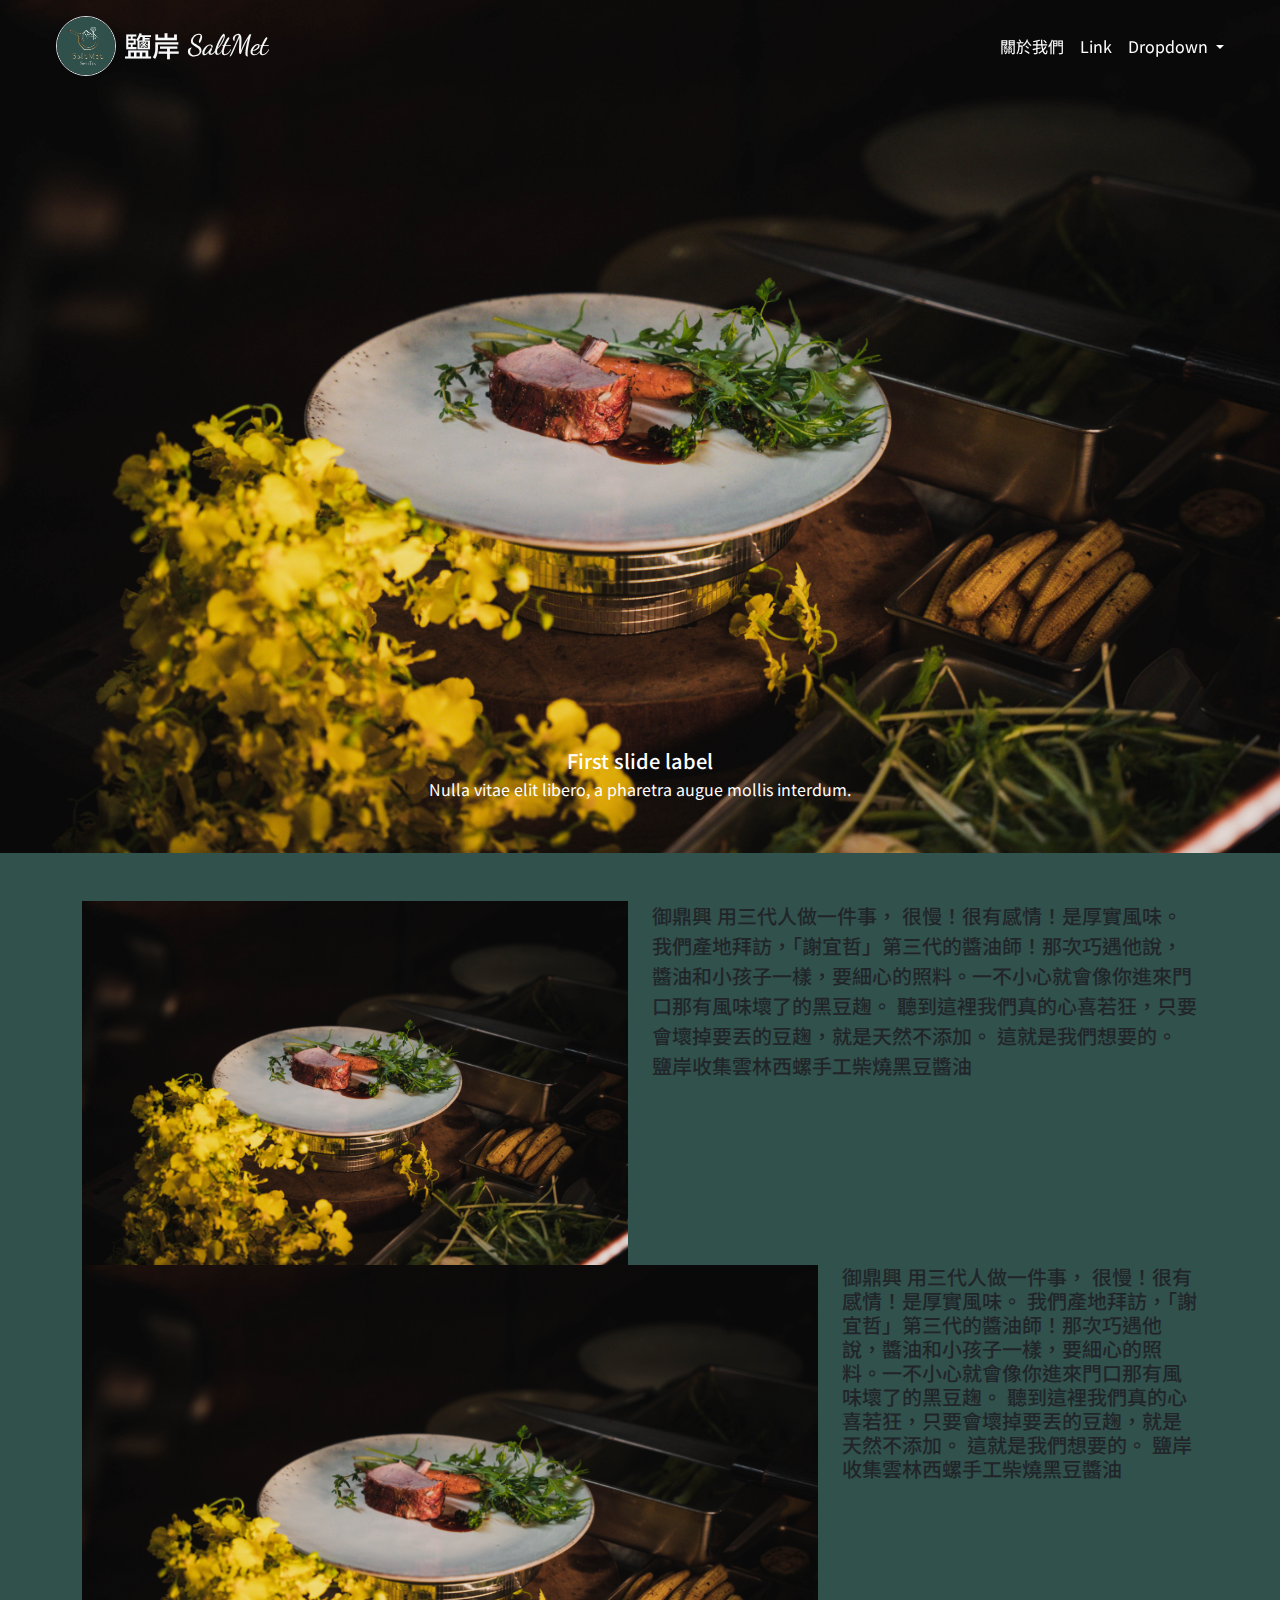
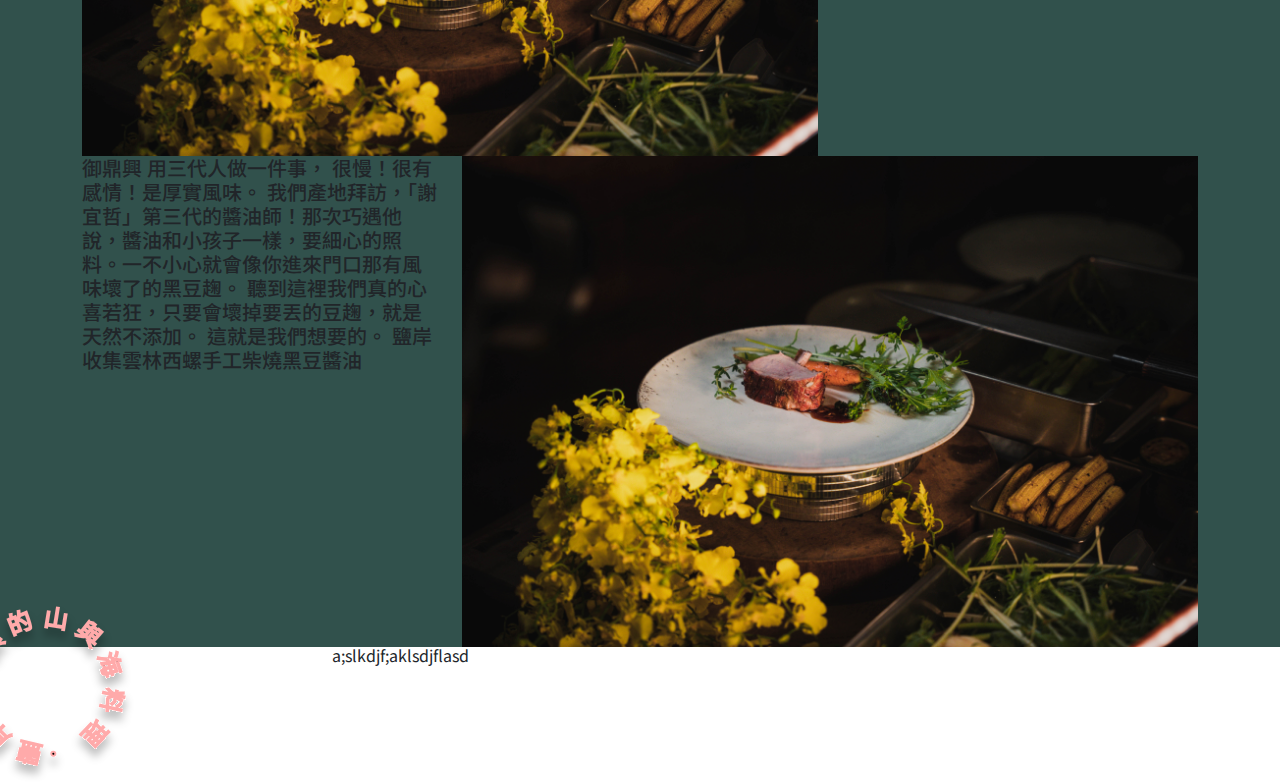
==== 01程式工作區/index.html @ a11d5310 "update" ====
<!DOCTYPE html>
<html lang="en">

<head>
  <meta charset="UTF-8">
  <meta http-equiv="X-UA-Compatible" content="IE=edge">
  <meta name="viewport" content="width=device-width, initial-scale=1.0">
  <!-- bs5 custom css start -->
  <link rel="stylesheet" href="./css/custom.css">
  <!-- google font-->
  <link rel="preconnect" href="https://fonts.googleapis.com">
  <link rel="preconnect" href="https://fonts.gstatic.com" crossorigin>
  <link
    href="https://fonts.googleapis.com/css2?family=Dancing+Script&family=Noto+Sans+TC:wght@100;300;400;500&display=swap"
    rel="stylesheet">
  <!-- swiper.js -->
  <link rel="stylesheet" href="https://cdn.jsdelivr.net/npm/swiper/swiper-bundle.min.css" />
  <title>鹽岸恬十</title>
  <link rel="icon" href="./pic/SaltMet.ico" type="image/x-icon">
  <link rel="stylesheet" href="./css/index.css">



</head>

<body>
  <div class="wrapper">
    <div class="mynav">
      <div class="container-fluid p-0 mt-3">
        <!-- bs5 navbar start -->
        <nav class="navbar navbar-expand-md navbar-dark fixed-top">
          <div class="container-fluid ps-5 pe-5">
            <a class="navbar-brand align-items-center d-flex p-2" style="width:100px;" href="#">
              <img src="./pic/鹽岸恬十logo-G.jpg" alt="鹽岸恬十" class="border border2 rounded-pill" style="width: 60px;">
              <div class="d-flex">
                <h3 class="text-light m-0 ms-2">鹽岸</h3>
                <h3 class="text-light m-0 ms-2" style="font-family: 'Dancing Script', cursive;">SaltMet</h3>
              </div>
            </a>
            <button class="navbar-toggler" type="button" data-bs-toggle="collapse"
              data-bs-target="#navbarSupportedContent" aria-controls="navbarSupportedContent" aria-expanded="false"
              aria-label="Toggle navigation">
              <span class="navbar-toggler-icon"></span>
            </button>
            <div class="collapse navbar-collapse flex-sm-grow-0" id="navbarSupportedContent">
              <ul class="navbar-nav ms-auto mb-0 mb-lg-0">
                <li class="nav-item">
                  <a class="nav-link active" aria-current="page" href="#">關於我們</a>
                </li>
                <li class="nav-item">
                  <a class="nav-link active" href="#">Link</a>
                </li>
                <li class="nav-item dropdown">
                  <a class="nav-link dropdown-toggle active" href="#" id="navbarDropdown" role="button"
                    data-bs-toggle="dropdown" aria-expanded="false">
                    Dropdown
                  </a>
                  <ul class="dropdown-menu dropdown-menu-end" aria-labelledby="navbarDropdown">
                    <li><a class="dropdown-item" href="#">Action</a></li>
                    <li><a class="dropdown-item" href="#">Another action</a></li>
                    <li>
                      <hr class="dropdown-divider">
                    </li>
                    <li><a class="dropdown-item" href="#">Something else here</a></li>
                  </ul>
                </li>
              </ul>
            </div>
          </div>
        </nav>
        <!-- bs5 navbar end -->
      </div>
    </div>













    <div class="main">
      <div class="banner">
        <div class="container-fluid p-0 ">
          <!-- bs5 carousel start -->
          <div id="carouselExampleCaptions" class="carousel slide carousel-fade" data-bs-ride="carousel"
            data-bs-pause="false">
            <!-- <ol class="carousel-indicators">
              <li data-bs-target="#carouselExampleCaptions" data-bs-slide-to="0" class="active"></li>
              <li data-bs-target="#carouselExampleCaptions" data-bs-slide-to="1"></li>
              <li data-bs-target="#carouselExampleCaptions" data-bs-slide-to="2"></li>
            </ol> -->
            <div class="carousel-inner">
              <div class="carousel-item active" data-bs-interval="6000">
                <img src="./pic/IMG_3003.JPG" class="d-block w-100 scaleup overflow-hidden" alt="...">
                <div class="carousel-caption d-none d-md-block">
                  <h5>First slide label</h5>
                  <p>Nulla vitae elit libero, a pharetra augue mollis interdum.</p>
                </div>
              </div>
              <div class="carousel-item" data-bs-interval="6000">
                <img src="./pic/cantuse/25784001243_bef802205f_o.jpg" class="d-block w-100 scaleup overflow-hidden"
                  alt="...">
                <div class="carousel-caption d-none d-md-block">
                  <h5>Second slide label</h5>
                  <p>Lorem ipsum dolor sit amet, consectetur adipiscing elit.</p>
                </div>
              </div>
              <div class="carousel-item" data-bs-interval="6000">
                <img src="./pic/cantuse/19254895852_e69be2c22d_b.jpg" class="d-block w-100 scaleup overflow-hidden"
                  alt="...">
                <div class="carousel-caption d-none d-md-block">
                  <h5>Third slide label</h5>
                  <p>Praesent commodo cursus magna, vel scelerisque nisl consectetur.</p>
                </div>
              </div>
            </div>
          </div>
          <!-- bs5 carousel end -->


          <!-- <div class="swiper mySwiper">
            <div class="swiper-wrapper">
              <div class="swiper-slide ">
                <img src="./pic/cantuse/23422441810_05f23acbd9_o.jpg" />
              </div>
              <div class="swiper-slide ">
                <img src="./pic/IMG_3003.JPG" />
              </div>
              <div class="swiper-slide ">
                <img src="./pic/cantuse/25784001243_bef802205f_o.jpg" alt="">
              </div>
            </div>
            <div class="swiper-button-next"></div>
            <div class="swiper-button-prev"></div>
            <div class="swiper-pagination"></div>
          </div> -->
        </div>
      </div>



      <div class="aboutme bg-primary">
        <div class="container-md mt-1 mt-md-5">
          <div class="row">
            <div class="col-6 col-md-4 col-lg-6">
              <img src="./pic/IMG_3003.JPG" class="aboutme_img1" alt="">
            </div>
            <div class="col-6 col-md-8 col-lg-6">
              <p class="h5 lh-base fs-5">
                御鼎興 用三代人做一件事，
                很慢！很有感情！是厚實風味。
                我們產地拜訪，「謝宜哲」第三代的醬油師！那次巧遇他說，醬油和小孩子一樣，要細心的照料。一不小心就會像你進來門口那有風味壞了的黑豆趜。
                聽到這裡我們真的心喜若狂，只要會壞掉要丟的豆趜，就是天然不添加。
                這就是我們想要的。
                鹽岸收集雲林西螺手工柴燒黑豆醬油
              </p>
            </div>
          </div>
          <div class="row">
            <div class="col12 col-sm-8">
              <img src="./pic/IMG_3003.JPG" alt="">
            </div>
            <div class="col12 col-sm-4">
              <h5>
                御鼎興 用三代人做一件事，
                很慢！很有感情！是厚實風味。
                我們產地拜訪，「謝宜哲」第三代的醬油師！那次巧遇他說，醬油和小孩子一樣，要細心的照料。一不小心就會像你進來門口那有風味壞了的黑豆趜。
                聽到這裡我們真的心喜若狂，只要會壞掉要丟的豆趜，就是天然不添加。
                這就是我們想要的。
                鹽岸收集雲林西螺手工柴燒黑豆醬油
              </h5>
            </div>
          </div>
          <div class="row">
            <div class="col12 col-sm-4">
              <h5>
                御鼎興 用三代人做一件事，
                很慢！很有感情！是厚實風味。
                我們產地拜訪，「謝宜哲」第三代的醬油師！那次巧遇他說，醬油和小孩子一樣，要細心的照料。一不小心就會像你進來門口那有風味壞了的黑豆趜。
                聽到這裡我們真的心喜若狂，只要會壞掉要丟的豆趜，就是天然不添加。
                這就是我們想要的。
                鹽岸收集雲林西螺手工柴燒黑豆醬油
              </h5>
            </div>
            <div class="col12 col-sm-8">
              <img src="./pic/IMG_3003.JPG" alt="">
            </div>
          </div>
        </div>
      </div>
      <div class="test">
        <svg width="90" height="91" viewBox="0 0 90 91" fill="none" xmlns="http://www.w3.org/2000/svg" class="rotate-infinite">
          <g filter="url(#filter0_d_381_2132)">
            <path
              d="M43.57 72.5817L43.7396 71.8696L33.1164 69.3408L32.9469 70.0529L43.57 72.5817ZM41.6362 74.7982L42.3309 71.8797L41.5021 71.6824L40.9741 73.9004L39.4215 73.5308L39.9495 71.3128L39.1323 71.1183L38.6043 73.3363L37.0284 72.9612L37.5564 70.7431L36.7392 70.5486L36.2112 72.7666L34.6236 72.3887L35.1515 70.1707L34.2994 69.9678L33.6046 72.8863L41.6362 74.7982ZM41.7497 76.6015L41.9164 75.901L37.6672 74.8895L37.5004 75.5899L41.7497 76.6015ZM33.8506 78.434L33.9784 77.897L31.6787 77.3496L31.5508 77.8866L33.8506 78.434ZM33.5626 76.6385C34.2452 75.9992 35.214 75.4527 36.139 75.1425C36.039 75.0447 35.8911 74.8368 35.8288 74.7356C34.9305 75.0892 33.8838 75.7035 33.1523 76.3928L33.5626 76.6385ZM40.8961 81.6901L42.3939 75.3979L41.6585 75.2229L40.3246 80.8263L36.5423 79.9259L36.3783 80.6147L40.8961 81.6901ZM40.926 79.958L41.0789 79.3159L37.9153 78.5628L38.1765 77.4655L41.3401 78.2186L41.4929 77.5765L37.6172 76.6539L37.0503 79.0354L40.926 79.958ZM38.8737 80.962L39.285 79.2343L38.6079 79.0731L38.1966 80.8008L38.8737 80.962ZM34.0246 79.4129L34.5443 77.2299L33.8088 77.0549L33.2892 79.2379L34.0246 79.4129ZM39.6768 77.5883L40.0937 75.8372L39.4166 75.676L38.9997 77.4271L39.6768 77.5883ZM35.1509 79.9154L35.5783 79.3634L30.9322 78.2574L30.7849 78.8761L35.1509 79.9154ZM35.9418 77.2666L32.5097 76.4496L33.0905 74.0097L36.5226 74.8267L35.9418 77.2666ZM36.4705 77.9475L37.3014 74.457L32.5385 73.3232L31.7076 76.8137L36.4705 77.9475ZM35.73 76.55C34.9717 75.9008 34.1111 74.9558 33.7259 74.346L33.3301 74.6095C33.727 75.2221 34.5932 76.1437 35.357 76.7696L35.73 76.55ZM34.9478 76.8819C34.7538 76.7124 34.5181 76.4589 34.4114 76.2855L34.059 76.5223C34.1685 76.6841 34.4042 76.9375 34.6154 77.0865L34.9478 76.8819ZM36.2608 76.1336C36.0724 75.9408 35.8394 75.6756 35.7471 75.4933L35.3858 75.7157C35.4926 75.8891 35.7283 76.1426 35.9195 76.3238L36.2608 76.1336ZM33.6326 75.619C33.4324 75.4234 33.2256 75.1521 33.1217 74.967L32.7603 75.1894C32.8526 75.3717 33.0883 75.6252 33.2823 75.7947L33.6326 75.619ZM35.03 74.8785C34.8471 74.6623 34.6459 74.3677 34.5564 74.1737L34.18 74.3555C34.2696 74.5495 34.4852 74.8352 34.662 75.0253L35.03 74.8785ZM34.9947 80.7787C35.4399 79.9966 36.1681 79.0104 37.0714 78.3249C36.9069 78.1871 36.6856 77.9247 36.5816 77.7396C35.595 78.5162 34.8385 79.5697 34.2726 80.4958L34.9947 80.7787Z"
              fill="black" />
            <path
              d="M23.0983 71.1682L24.722 69.5167C25.6138 68.6097 26.8687 67.4875 28.4112 67.2708C28.3329 67.0423 28.278 66.5676 28.3015 66.3383C26.6317 66.5645 25.0898 67.8589 24.0887 68.8772L22.4565 70.5372L23.0983 71.1682ZM22.7389 70.8148L23.311 70.233L16.7051 63.738L16.133 64.3199L22.7389 70.8148ZM23.0419 68.5212L23.5888 67.965L18.3007 62.7657L17.7538 63.3219L23.0419 68.5212ZM24.9338 67.4699L25.5059 66.888L19.3279 60.8138L18.7558 61.3956L24.9338 67.4699ZM20.985 66.1117L24.6195 62.4152L23.952 61.7589L20.3176 65.4555L20.985 66.1117ZM20.7502 73.4537L22.3823 71.7937L15.9219 65.4418L14.2898 67.1018L14.9572 67.758L16.0172 66.6799L21.1684 71.7446L20.1084 72.8227L20.7502 73.4537ZM17.5726 70.9859L19.2552 69.2745L18.5793 68.6099L16.8966 70.3212L17.5726 70.9859Z"
              fill="black" />
            <path d="M12.6352 52.1932L13.517 51.8749L14.8136 55.4661L13.9318 55.7845L12.6352 52.1932Z" fill="black" />
            <path
              d="M12.2434 42.7417L12.9359 42.8118L13.7624 34.6455L13.0699 34.5754L12.2434 42.7417ZM10.7289 42.0939L11.4333 42.1652L12.3094 33.5094L11.605 33.4381L10.7289 42.0939ZM7.70837 41.7882L8.32919 41.851L8.9624 35.595L8.34157 35.5321L7.70837 41.7882ZM13.0361 34.9097L13.1555 34.9218C15.0751 35.2608 15.8116 35.4922 16.0047 35.7288C16.0894 35.8459 16.0904 35.9546 16.0687 36.1695C16.0493 36.3605 15.9925 36.9217 15.8724 37.5126C16.1006 37.403 16.4446 37.3413 16.6726 37.3523C16.7832 36.7363 16.8448 36.1275 16.85 35.8385C16.8587 35.5137 16.8088 35.2916 16.6264 35.0681C16.3248 34.7119 15.5167 34.4733 13.4813 34.0864C13.3643 34.0504 13.1267 34.0143 13.1267 34.0143L13.0361 34.9097ZM5.41096 38.866C5.77019 39.0109 6.30836 39.2945 6.67228 39.5123L6.92871 38.7663C6.60664 38.4925 6.12348 38.142 5.64621 37.8525L5.41096 38.866ZM6.14677 41.606L6.81536 41.6737L7.41835 35.7161L9.85391 35.9626L9.25091 41.9202L9.90756 41.9866L10.6012 35.1337L6.8404 34.753L6.14677 41.606ZM6.09481 42.1194L12.4941 42.7671L12.5847 41.8717L6.18544 41.224L6.09481 42.1194ZM13.7594 38.1309L15.0846 38.2651L14.5517 43.5302L15.2681 43.6027L15.8844 37.5138L13.8428 37.3071L13.7594 38.1309ZM13.0157 40.9504L15.0812 41.1594L15.1657 40.3237L13.1003 40.1146L13.0157 40.9504ZM13.2283 43.8545L15.8072 44.1156L15.8893 43.3037L13.3105 43.0427L13.2283 43.8545Z"
              fill="black" />
            <path
              d="M11.8985 23.6574L17.7903 28.0818L18.165 27.5828L12.2732 23.1584L11.8985 23.6574ZM13.5054 21.5176L18.9366 25.596L19.2969 25.1163L13.8657 21.0378L13.5054 21.5176ZM11.1031 21.4393L17.417 26.1807L17.8349 25.6242L11.521 20.8828L11.1031 21.4393ZM13.9854 17.5411L16.8449 19.6884L17.2557 19.1414L14.3962 16.9941L13.9854 17.5411ZM17.8549 20.4618L20.2058 22.2272L20.5589 21.757L18.2079 19.9916L17.8549 20.4618ZM16.3967 26.6601L16.9725 27.0925L18.5505 24.991L17.9748 24.5587L16.3967 26.6601ZM15.3035 20.7219L15.8792 21.1542L16.7007 20.0603L16.125 19.6279L15.3035 20.7219ZM17.7102 17.5169L18.286 17.9492L19.0858 16.8841L18.5101 16.4518L17.7102 17.5169ZM17.0883 22.0621L17.664 22.4945L18.4855 21.4006L17.9098 20.9682L17.0883 22.0621ZM19.4758 18.8428L20.0516 19.2751L20.837 18.2292L20.2613 17.7968L19.4758 18.8428ZM15.9374 16.2606L16.5227 16.7002L17.3874 15.5487L16.8021 15.1092L15.9374 16.2606ZM15.2475 18.0986L15.8232 18.531L16.8537 17.1588L16.2779 16.7264L15.2475 18.0986ZM18.3063 24.1173L18.9492 24.6001L23.3015 18.8043L22.6586 18.3215L18.3063 24.1173ZM13.3433 19.7751L18.964 23.8009L19.4108 23.2059L14.0947 19.3939C14.1692 19.2548 14.174 19.1684 14.1237 19.1155L13.3433 19.7751ZM16.5643 15.4258C18.3347 16.7253 20.7744 18.6324 22.1009 19.7636L22.5548 19.159C21.2475 18.0422 18.8271 16.1496 17.0399 14.7925L16.5643 15.4258ZM16.6242 19.5226L17.2 19.955L17.9638 18.9379L21.0728 21.2725L21.4331 20.7927L17.7483 18.0257L16.6242 19.5226ZM20.258 23.2568C20.4926 24.1834 20.4055 25.4385 20.1552 26.5112C20.3952 26.4513 20.8321 26.3892 21.0361 26.3773C21.2216 25.271 21.2512 23.8526 20.9687 22.7701L20.258 23.2568ZM22.0134 21.5587C22.9903 21.3169 24.2865 21.0897 25.0185 21.0541L25.1006 20.1854C24.3638 20.2473 23.0556 20.5105 22.1219 20.7548L22.0134 21.5587ZM13.7234 18.2297C13.7879 18.6833 13.8187 19.4418 13.7944 19.9337L14.44 19.8333C14.5075 19.3438 14.5415 18.679 14.5155 18.0742L13.7234 18.2297Z"
              fill="black" />
            <path
              d="M26.8842 8.68639L27.185 9.432L29.789 8.38144L32.1191 14.1571L29.515 15.2077L29.8203 15.9644L33.2034 14.5996L30.2672 7.32156L26.8842 8.68639ZM26.3834 8.88842L29.6787 17.0568L30.4577 16.7425L27.1624 8.57415L26.3834 8.88842ZM28.0766 11.8026L28.3774 12.5482L31.4489 11.3091L31.1481 10.5634L28.0766 11.8026ZM27.3542 6.38757C27.4987 7.00217 27.6284 7.93324 27.6547 8.54373L28.3898 8.44128C28.4103 7.85071 28.3788 6.9706 28.323 6.19084L27.3542 6.38757ZM31.834 6.65066L32.1483 7.42966L35.5647 6.05136L35.2505 5.27236L31.834 6.65066ZM34.9611 5.38909L35.0329 5.56715C36.857 10.5377 37.4243 12.4568 37.2186 13.0056C37.1546 13.1997 37.0345 13.2869 36.8119 13.3767C36.556 13.48 35.8838 13.7382 35.138 13.9744C35.3836 14.1341 35.6229 14.4387 35.7439 14.6746C36.3806 14.4565 37.0462 14.2139 37.4066 14.0167C37.7826 13.8262 37.9982 13.6228 38.1128 13.2013C38.3379 12.4764 37.7979 10.6887 35.9152 5.50884C35.8658 5.38642 35.7401 5.07482 35.7401 5.07482L34.9611 5.38909ZM31.3404 4.75356C31.6083 6.44409 31.6158 8.22675 31.2542 9.51135C31.4994 9.54182 31.9386 9.63635 32.1372 9.71152C32.4785 8.34454 32.4752 6.44376 32.218 4.6195L31.3404 4.75356ZM32.7231 9.65631C33.6629 10.2218 34.853 11.0227 35.4607 11.5668L35.9933 10.8344C35.3723 10.3215 34.169 9.55177 33.2159 9.01755L32.7231 9.65631Z"
              fill="black" />
            <path
              d="M50.9683 3.01491L49.4906 12.1846L50.4266 12.3354L51.9042 3.16573L50.9683 3.01491ZM46.3938 4.92748L45.1165 12.8532L46.0169 12.9983L47.2941 5.07257L46.3938 4.92748ZM54.8782 6.28258L53.6067 14.1728L54.519 14.3198L55.7905 6.42958L54.8782 6.28258ZM45.8565 11.052L45.7095 11.9642L54.1566 13.3255L54.3036 12.4132L45.8565 11.052Z"
              fill="black" />
            <path
              d="M71.8861 13.5679L71.3663 14.1812L73.06 15.6165L73.5798 15.0031L71.8861 13.5679ZM69.3912 12.2243L68.8947 12.8102L70.8264 14.4472L71.3229 13.8613L69.3912 12.2243ZM70.5424 15.3391L70.0537 15.9158L71.6374 17.258L72.1262 16.6812L70.5424 15.3391ZM69.0733 17.0355L68.5846 17.6123L70.1409 18.9312L70.6297 18.3544L69.0733 17.0355ZM66.0108 11.4988L65.522 12.0755L67.0783 13.3944L67.5671 12.8177L66.0108 11.4988ZM64.6044 13.2326L64.1079 13.8185L65.6367 15.1141L66.1332 14.5282L64.6044 13.2326ZM67.0256 9.5589L62.7012 15.033L63.3237 15.5606L67.3638 10.459C67.4892 10.5338 67.566 10.536 67.6309 10.4966L67.0256 9.5589ZM73.2044 14.685C71.7861 16.3773 69.7345 18.6497 68.4934 19.9101L69.1433 20.4609C70.3521 19.2202 72.3776 16.9415 73.8453 15.2281L73.2044 14.685ZM69.1755 10.4371C68.5999 10.374 67.7072 10.1837 66.9668 9.98095C66.9236 10.1803 66.8473 10.4931 66.783 10.6432C67.5551 10.92 68.49 11.2089 69.2967 11.3892L69.1755 10.4371ZM66.9711 14.4675L64.954 16.8478L65.5216 17.3288L67.5387 14.9486L66.9711 14.4675ZM69.8974 11.0331L67.3217 14.0725L69.1068 15.5853L69.5801 15.0269L68.39 14.0183L70.4924 11.5374L69.8974 11.0331ZM69.2414 14.7398L66.4174 18.0722L67.0124 18.5765L69.8364 15.2441L69.2414 14.7398ZM61.9882 13.9254L61.4451 14.5663L69.8034 21.6495L70.3465 21.0087L61.9882 13.9254ZM65.9746 19.4114C66.5429 20.7268 67.059 22.2337 67.2922 23.2021L68.3288 23.2783C68.0484 22.2542 67.4604 20.7021 66.8477 19.3649L65.9746 19.4114ZM63.9484 16.9394C62.9541 16.9619 61.3202 16.6626 60.1218 16.2762C60.178 16.544 60.2299 16.9655 60.2325 17.2036C61.428 17.5562 63.0359 17.8491 64.2401 17.8944L63.9484 16.9394Z"
              fill="black" />
            <path
              d="M81.2504 29.0695L80.4771 29.3297L82.5128 35.3804L83.2862 35.1202L81.2504 29.0695ZM79.5339 29.9509L78.7832 30.2034L80.3177 34.7642L81.0684 34.5116L79.5339 29.9509ZM76.5711 28.9346L75.7864 29.1986L78.4115 37.0009L79.1962 36.7368L76.5711 28.9346ZM74.4442 30.967L73.7049 31.2157L75.9052 37.7555L76.6445 37.5067L74.4442 30.967ZM82.7563 28.8414C81.2841 28.9062 79.7238 28.6715 78.6029 28.1244C78.5732 28.3749 78.4454 28.8231 78.3625 29.0282C79.5441 29.5296 81.2259 29.7867 82.8575 29.7442L82.7563 28.8414ZM79.4153 29.5983C77.4508 30.044 74.6821 30.5451 73.0433 30.7546L73.2506 31.5964C74.8665 31.3566 77.6504 30.8251 79.6831 30.3944L79.4153 29.5983ZM79.8697 31.9649C78.2998 32.3792 76.0737 32.8749 74.7576 33.1025L75.0101 33.8532C76.2883 33.6257 78.4954 33.111 80.1223 32.7156L79.8697 31.9649ZM80.9804 34.2501L80.8098 34.3075C76.4798 35.587 74.8604 35.9293 74.4006 35.7295C74.2297 35.673 74.1687 35.567 74.0998 35.3622C74.0233 35.1348 73.8473 34.6116 73.6976 34.0162C73.5463 34.2064 73.266 34.3893 73.0424 34.4772C73.211 35.0536 73.3833 35.6033 73.5322 35.933C73.6698 36.2666 73.8373 36.4635 74.1943 36.5839C74.7907 36.8137 76.3533 36.4906 80.835 35.1726C80.9525 35.1457 81.2482 35.0462 81.2482 35.0462L80.9804 34.2501ZM80.6586 25.0525C80.547 25.8497 80.2727 26.8409 79.9972 27.3767L80.8518 27.6589C81.116 27.1269 81.3484 26.1245 81.4373 25.3349L80.6586 25.0525ZM77.4382 25.5283C77.3531 26.3292 77.1282 27.3165 76.8755 27.8447L77.7262 28.1155C77.9638 27.5798 78.1697 26.5736 78.2244 25.7955L77.4382 25.5283ZM71.4641 27.8295L71.2314 28.756C72.4728 28.9461 74.1392 29.1198 75.5094 29.2032L75.7575 28.3601C74.2849 28.2731 72.5234 28.0428 71.4641 27.8295Z"
              fill="black" />
            <path
              d="M84.8236 47.4356L74.1051 45.0537L73.9229 45.8737L84.6414 48.2556L84.8236 47.4356ZM81.3536 44.6854L80.5219 44.5005L79.4936 49.1277L80.3254 49.3125L81.3536 44.6854ZM80.5297 46.3462C79.2425 45.6668 77.6441 44.4511 76.9088 43.5009C76.6432 43.5894 76.2215 43.717 75.943 43.7534C76.8346 44.7751 78.6763 46.0572 80.1783 46.8213L80.5297 46.3462ZM79.7735 47.1493L79.5067 46.6351C78.9171 46.9098 77.169 47.5293 76.4714 47.6816L77.0441 48.4235C77.4905 48.24 79.3492 47.3992 79.7735 47.1493ZM84.3577 45.439C83.47 45.5614 82.3207 45.5887 81.6048 45.4911L81.6387 46.2238C82.3598 46.298 83.4856 46.2655 84.3785 46.1197L84.3577 45.439ZM83.7277 49.2696C82.9676 48.9285 81.8742 48.3168 81.2287 47.9029L80.928 48.4261C81.5137 48.8882 82.5341 49.496 83.3567 49.9985L83.7277 49.2696ZM83.4088 53.9683L72.6434 51.5759L72.4586 52.4076L83.2239 54.8L83.4088 53.9683ZM76.8046 48.5055L75.9533 48.4638L75.7047 54.727L76.5442 54.7661L76.8046 48.5055ZM82.6304 50.7221C82.0577 51.3078 81.2456 51.9755 80.7054 52.2489L81.2807 52.8684C81.8 52.5782 82.5771 51.9027 83.1263 51.3117L82.6304 50.7221ZM79.8112 49.4687C79.2685 50.0856 78.4836 50.7963 77.9708 51.1126L78.563 51.7113C79.0784 51.3833 79.8216 50.6388 80.341 50.0166L79.8112 49.4687Z"
              fill="black" />
            <path
              d="M71.6293 67.0312L68.5478 70.261L67.4278 69.1924L70.5093 65.9626L71.6293 67.0312ZM73.2702 68.5969L70.1887 71.8266L69.0861 70.7746L72.1676 67.5448L73.2702 68.5969ZM74.3979 68.5449L70.5082 64.8338L66.267 69.2791L70.1566 72.9902L74.3979 68.5449ZM69.6001 63.7518L69.001 63.1802L64.5361 67.8599L65.1352 68.4315L69.6001 63.7518ZM68.4407 61.3685L67.8503 60.8052L62.4742 66.44L63.0646 67.0033L68.4407 61.3685ZM77.2142 65.228L76.5978 64.6398L74.0133 67.3487L74.6297 67.9368L77.2142 65.228ZM74.6139 62.9295L73.9975 62.3414L71.6201 64.8332L72.2365 65.4213L74.6139 62.9295ZM71.4626 59.5745L70.645 59.093C70.1682 60.1142 69.5538 61.4188 68.9721 62.6716L69.7049 63.1552C70.3272 61.825 70.9826 60.46 71.4626 59.5745ZM75.9357 66.0813L70.4311 60.8295L69.9563 61.5706L75.3392 66.7064L75.9357 66.0813ZM72.298 70.2069L68.9554 67.0177L68.9968 66.9743L65.6368 63.7685L65.0072 64.4283L68.3672 67.6341L68.4086 67.5907L71.7513 70.7799L72.298 70.2069Z"
              fill="black" />
            <path
              d="M49.0649 75.1208C48.516 75.1791 48.1108 75.6808 48.1691 76.2297C48.2275 76.7786 48.7291 77.1839 49.278 77.1255C49.8269 77.0672 50.2322 76.5656 50.1738 76.0166C50.1155 75.4677 49.6139 75.0625 49.0649 75.1208Z"
              fill="black" />
          </g>
          <defs>
            <filter id="filter0_d_381_2132" x="0.990417" y="2.34479" width="88.3292" height="87.9262"
              filterUnits="userSpaceOnUse" color-interpolation-filters="sRGB">
              <feFlood flood-opacity="0" result="BackgroundImageFix" />
              <feColorMatrix in="SourceAlpha" type="matrix" values="0 0 0 0 0 0 0 0 0 0 0 0 0 0 0 0 0 0 127 0"
                result="hardAlpha" />
              <feOffset dy="4" />
              <feGaussianBlur stdDeviation="2" />
              <feComposite in2="hardAlpha" operator="out" />
              <feColorMatrix type="matrix" values="0 0 0 0 0 0 0 0 0 0 0 0 0 0 0 0 0 0 0.25 0" />
              <feBlend mode="normal" in2="BackgroundImageFix" result="effect1_dropShadow_381_2132" />
              <feBlend mode="normal" in="SourceGraphic" in2="effect1_dropShadow_381_2132" result="shape" />
            </filter>
          </defs>
        </svg>

      </div>


      <div class="banner-parallax">
        <div class="container-fluid">
          a;slkdjf;aklsdjflasd
        </div>
      </div>
    </div>
  </div>



  <script src="./JS/bootstrap.bundle.js"></script>
  <script src="./JS/index.js"></script>
  <!-- Swiper JS -->
  <script src="https://cdn.jsdelivr.net/npm/swiper/swiper-bundle.min.js"></script>
  <!-- Initialize Swiper -->
  <script>
    var swiper = new Swiper(".mySwiper", {
      spaceBetween: 30,
      allowTouchMove: false,
      loop: true,
      autoplay: {
        delay: 5000,
      },
      effect: "fade",
      navigation: {
        nextEl: ".swiper-button-next",
        prevEl: ".swiper-button-prev",
      },
      pagination: {
        el: ".swiper-pagination",
        clickable: false,
      },
    });
  </script>

</body>

</html>
---- 01程式工作區/css/index.css ----
:root {
    --primary: #31514c;
    --secondary: #FFC4C4;
}

@keyframes rotation {
    from {
        transform: rotate(350deg);
    }

    to {
        transform: rotate(0deg);
    }
}

@keyframes scale_1to13 {
    from {
        scale: 1;
    }

    to {
        scale: 1.3;
    }
}

.scaleup {
    animation: scale_1to13 10s linear;
    animation-fill-mode: forwards;
}

.rotate-infinite {
    animation: rotation 10s infinite linear;
}

.wrapper {
    box-sizing: border-box;
    padding: 0px;
    margin: 0px;
}

img,
*::before img,
*::after img {
    width: 100%;
    height: auto;
}

* {
    font-family: 'Noto Sans TC', sans-serif;
    line-height: 1rem;
    font-weight: normal;
}

.mynav .navbar .container-fluid {}

/* ========================================================================== */
/* ================================GRID====================================== */
/* ========================================================================== */
.main {
    /* height: 500px; */
    width: 100%;
    display: grid;
    grid-template-rows: auto;
    grid-template-columns: 25% 25% 25% 25%;
    grid-template-areas:
        "B1 B1 B1 B1"
        "B2 B2 B2 B2"
        "B2 B2 B2 B2"
        "B2 B2 B2 B2";
}

.banner {
    grid-area: B1;
    /* background-color: #333; */
}

.aboutme {
    grid-area: B2;
    /* background-color: #999; */
}

/* ========================================================================== */
/* ========================================================================== */
/* ========================================================================== */


.wrapper {
    position: relative;
}

.mynav {
    position: absolute;
    width: 100%;
    z-index: 2;
}

.main .banner img {
    max-height: 979px;
    object-fit: cover;
    object-position: 10% 50%;
}

/* 在電腦的時候設定為100vh,1400px以下不設定,因為手機有可能會有隱藏網址列造成100vh怪怪的 */
@media(min-width:1400px) {
    .main .banner img {
        max-height: 100vh;
        object-fit: cover;
        object-position: 10% 50%;
    }
}

.aboutme img {
    width: 100%;
    object-fit: cover;
    height: 100%;
}


.navbar.navbar-expand-md {
    transition: all .5s linear;
}

.navbar-scrolled {
    background-color: #33333366;
}



/* swiper */
.swiper {
    width: 100%;
    height: 100%;
}

.swiper-slide {
    background-position: center;
    background-size: cover;
}

.swiper-slide img {
    display: block;
    width: 100%;
}

.test svg path{
    stroke: #ffaaaa;
}
.test svg{
    scale: 2;
}
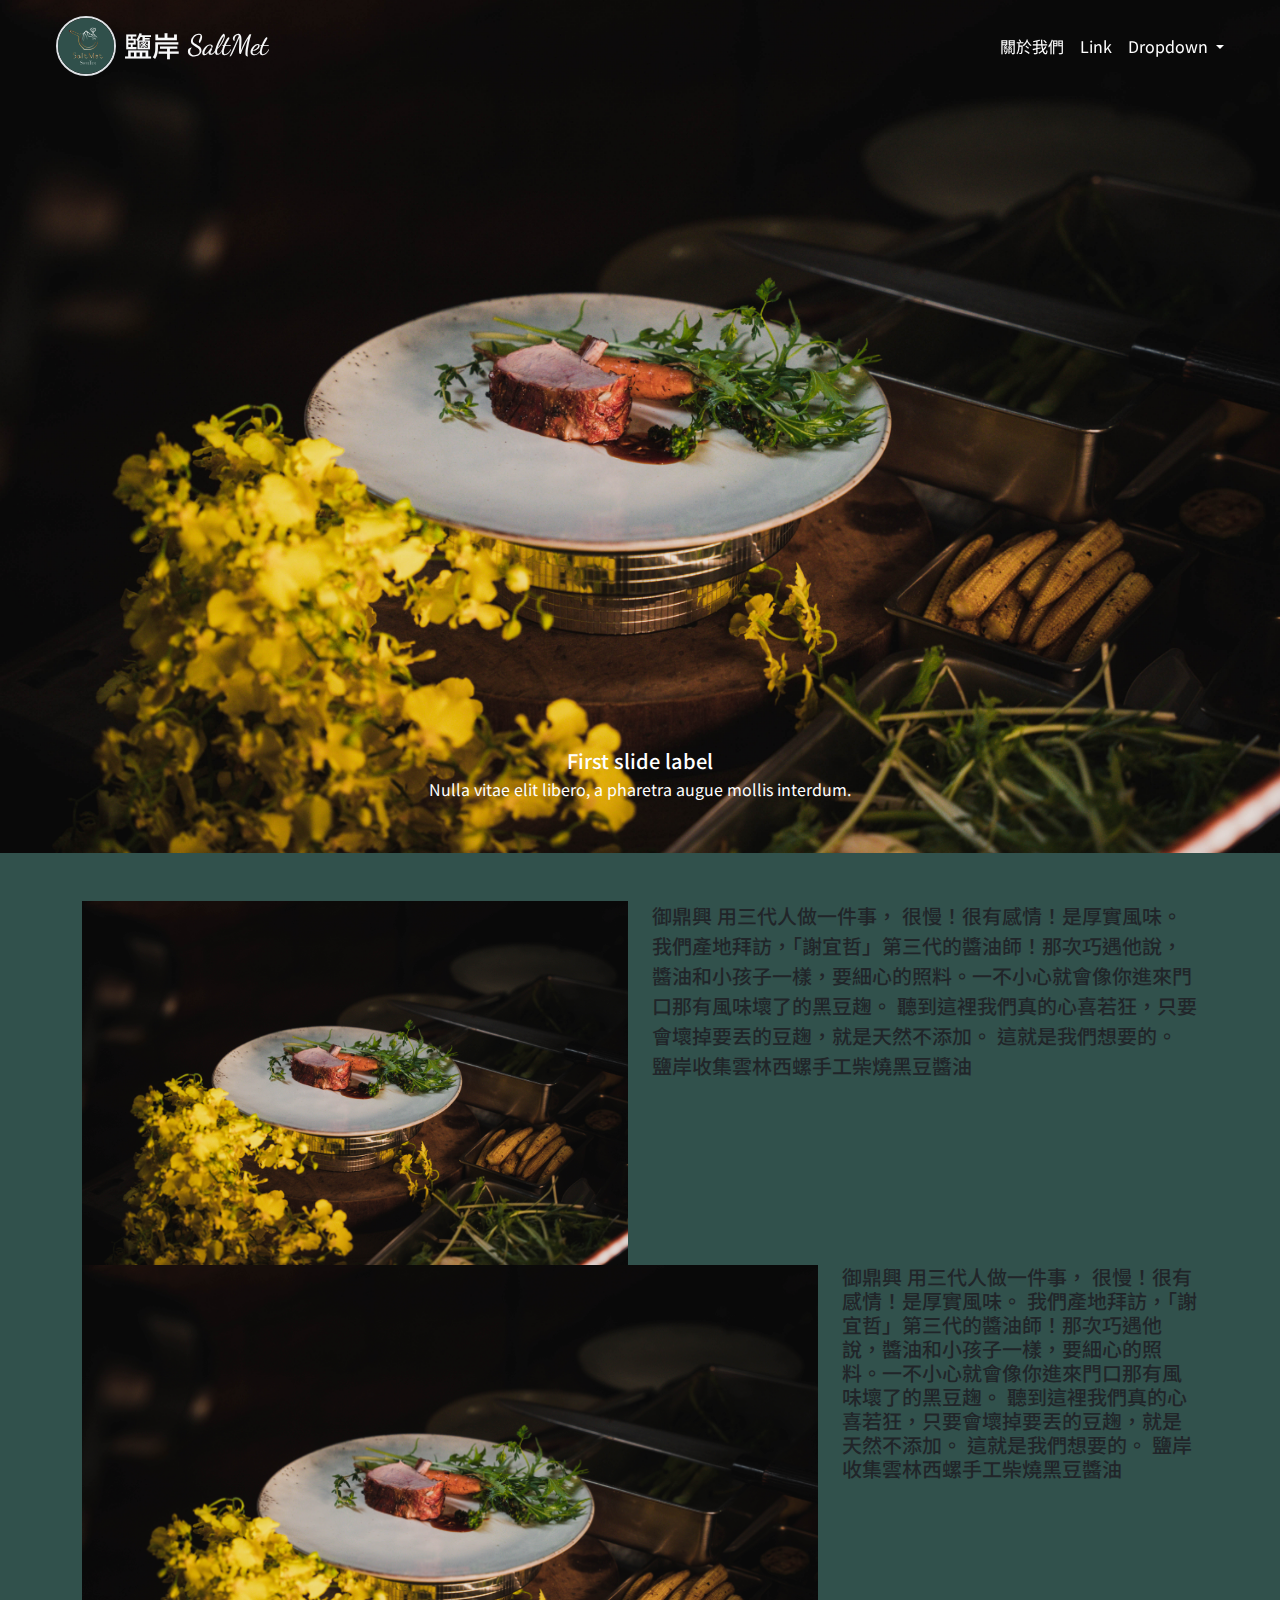
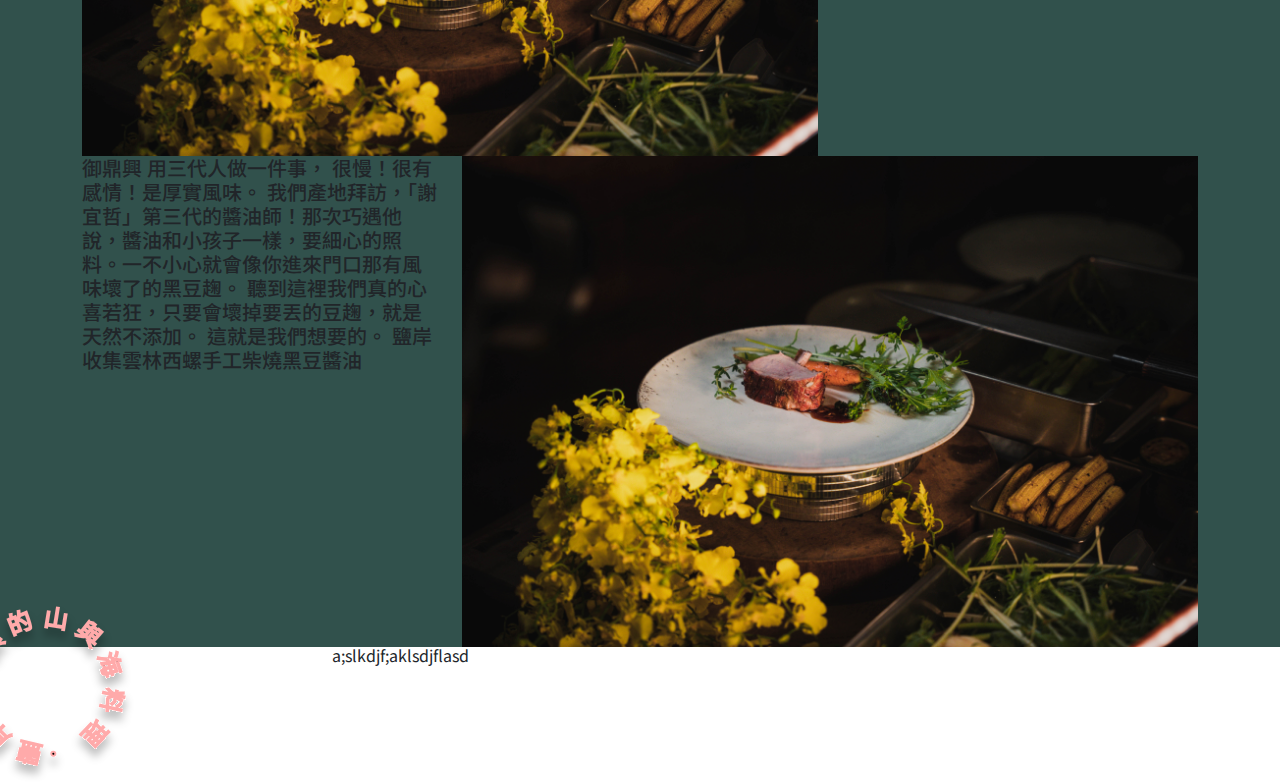
==== commit 31e4d15d: "update" ====
--- a/01程式工作區/index.html
+++ b/01程式工作區/index.html
@@ -31,7 +31,7 @@
         <nav class="navbar navbar-expand-md navbar-dark fixed-top">
           <div class="container-fluid ps-5 pe-5">
             <a class="navbar-brand align-items-center d-flex p-2" style="width:100px;" href="#">
-              <img src="./pic/鹽岸恬十logo-G.jpg" alt="鹽岸恬十" class="border border2 rounded-pill" style="width: 60px;">
+              <img src="./pic/鹽岸恬十logo-G.jpg" alt="鹽岸恬十" class="border border-2 rounded-pill" style="width: 60px;">
               <div class="d-flex">
                 <h3 class="text-light m-0 ms-2">鹽岸</h3>
                 <h3 class="text-light m-0 ms-2" style="font-family: 'Dancing Script', cursive;">SaltMet</h3>
@@ -80,10 +80,6 @@
 
 
 
-
-
-
-
     <div class="main">
       <div class="banner">
         <div class="container-fluid p-0 ">
--- a/01程式工作區/css/index.css
+++ b/01程式工作區/css/index.css
@@ -15,7 +15,7 @@
 
 @keyframes scale_1to13 {
     from {
-        scale: 1;
+        scale: 1.1;
     }
 
     to {
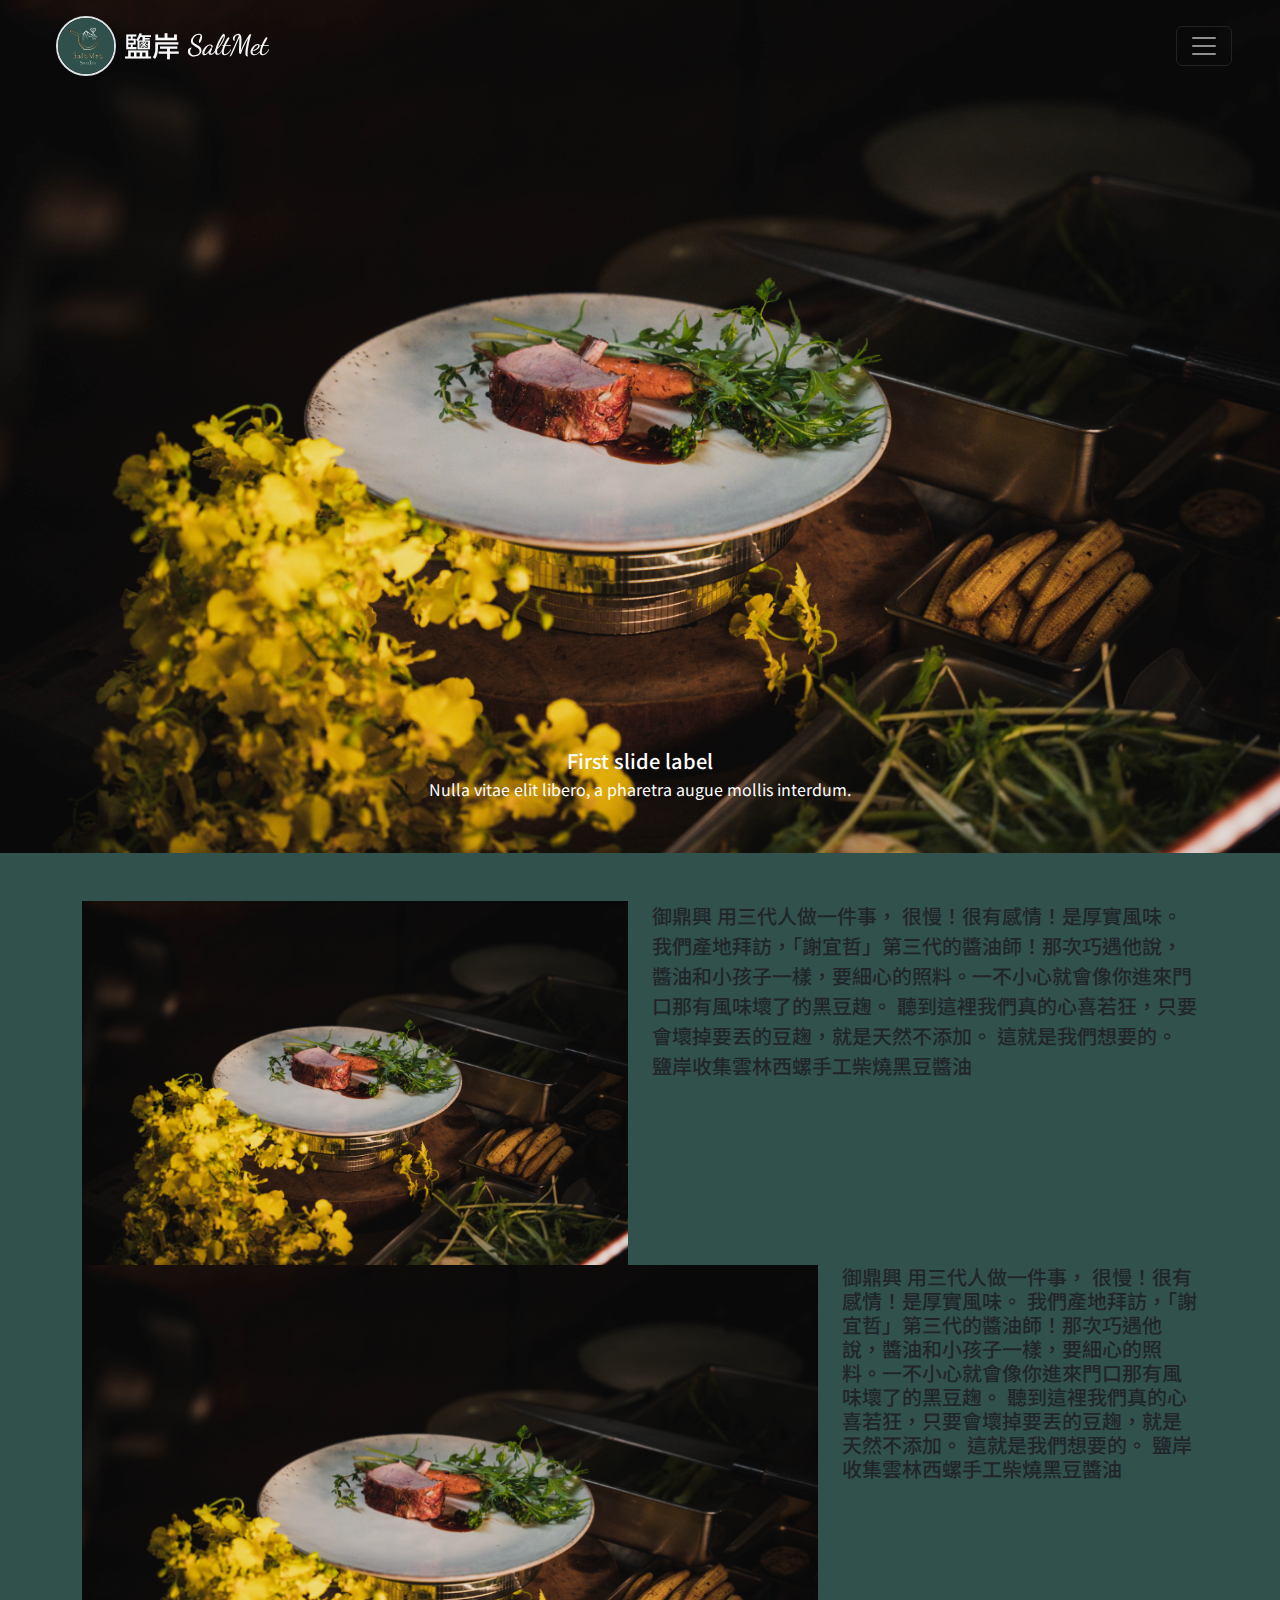
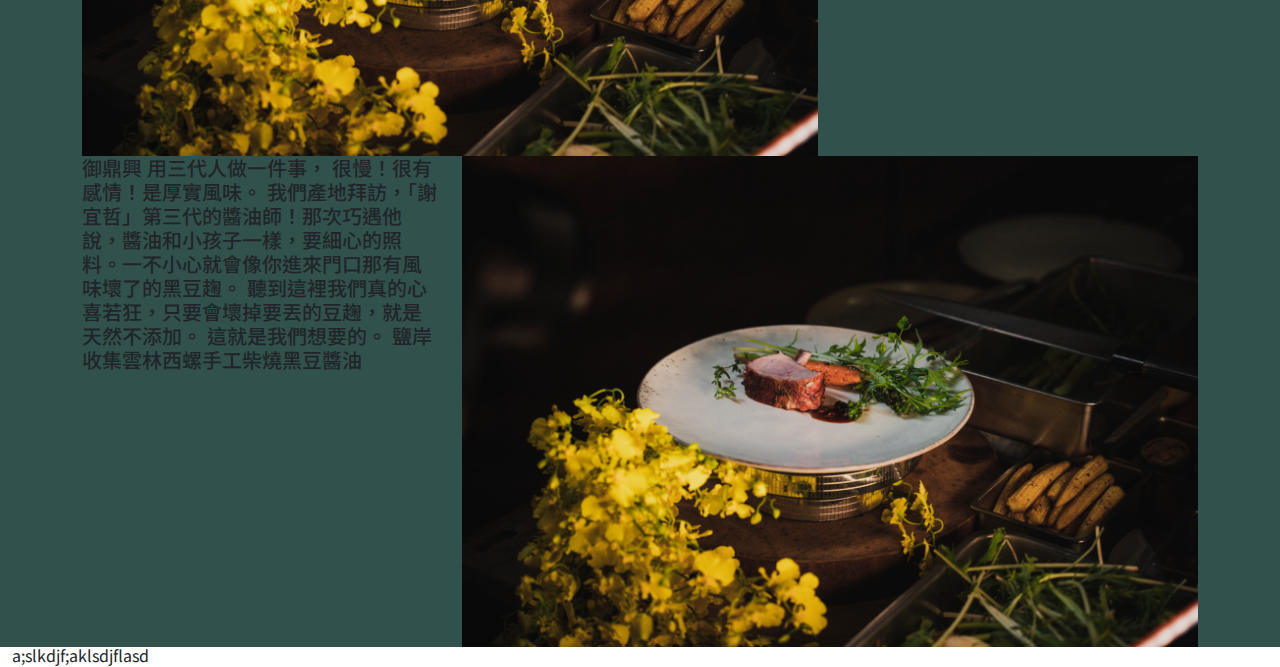
==== commit 5bd28f06: "update" ====
--- a/01程式工作區/index.html
+++ b/01程式工作區/index.html
@@ -28,7 +28,7 @@
     <div class="mynav">
       <div class="container-fluid p-0 mt-3">
         <!-- bs5 navbar start -->
-        <nav class="navbar navbar-expand-md navbar-dark fixed-top">
+        <nav class="navbar navbar-expand- navbar-dark fixed-top">
           <div class="container-fluid ps-5 pe-5">
             <a class="navbar-brand align-items-center d-flex p-2" style="width:100px;" href="#">
               <img src="./pic/鹽岸恬十logo-G.jpg" alt="鹽岸恬十" class="border border-2 rounded-pill" style="width: 60px;">
@@ -64,6 +64,152 @@
                     <li><a class="dropdown-item" href="#">Something else here</a></li>
                   </ul>
                 </li>
+
+                <li class="nav-item">
+                  <a class="nav-link active" href="#">Link</a>
+                </li>
+                <li class="nav-item">
+                  <a class="nav-link active" href="#">Link</a>
+                </li>
+                <li class="nav-item">
+                  <a class="nav-link active" href="#">Link</a>
+                </li>
+                <li class="nav-item">
+                  <a class="nav-link active" href="#">Link</a>
+                </li>
+                <li class="nav-item">
+                  <a class="nav-link active" href="#">Link</a>
+                </li>
+                <li class="nav-item">
+                  <a class="nav-link active" href="#">Link</a>
+                </li>
+                <li class="nav-item">
+                  <a class="nav-link active" href="#">Link</a>
+                </li>
+                <li class="nav-item">
+                  <a class="nav-link active" href="#">Link</a>
+                </li>
+                <li class="nav-item">
+                  <a class="nav-link active" href="#">Link</a>
+                </li>
+                <li class="nav-item">
+                  <a class="nav-link active" href="#">Link</a>
+                </li>
+                <li class="nav-item">
+                  <a class="nav-link active" href="#">Link</a>
+                </li>
+                <li class="nav-item">
+                  <a class="nav-link active" href="#">Link</a>
+                </li>
+                <li class="nav-item">
+                  <a class="nav-link active" href="#">Link</a>
+                </li>
+                <li class="nav-item">
+                  <a class="nav-link active" href="#">Link</a>
+                </li>
+                <li class="nav-item">
+                  <a class="nav-link active" href="#">Link</a>
+                </li>
+                <li class="nav-item">
+                  <a class="nav-link active" href="#">Link</a>
+                </li>
+                <li class="nav-item">
+                  <a class="nav-link active" href="#">Link</a>
+                </li>
+                <li class="nav-item">
+                  <a class="nav-link active" href="#">Link</a>
+                </li>
+                <li class="nav-item">
+                  <a class="nav-link active" href="#">Link</a>
+                </li>
+                <li class="nav-item">
+                  <a class="nav-link active" href="#">Link</a>
+                </li>
+                <li class="nav-item">
+                  <a class="nav-link active" href="#">Link</a>
+                </li>
+                <li class="nav-item">
+                  <a class="nav-link active" href="#">Link</a>
+                </li>
+                <li class="nav-item">
+                  <a class="nav-link active" href="#">Link</a>
+                </li>
+                <li class="nav-item">
+                  <a class="nav-link active" href="#">Link</a>
+                </li>
+                <li class="nav-item">
+                  <a class="nav-link active" href="#">Link</a>
+                </li>
+                <li class="nav-item">
+                  <a class="nav-link active" href="#">Link</a>
+                </li>
+                <li class="nav-item">
+                  <a class="nav-link active" href="#">Link</a>
+                </li>
+                <li class="nav-item">
+                  <a class="nav-link active" href="#">Link</a>
+                </li>
+                <li class="nav-item">
+                  <a class="nav-link active" href="#">Link</a>
+                </li>
+                <li class="nav-item">
+                  <a class="nav-link active" href="#">Link</a>
+                </li>
+                <li class="nav-item">
+                  <a class="nav-link active" href="#">Link</a>
+                </li>
+                <li class="nav-item">
+                  <a class="nav-link active" href="#">Link</a>
+                </li>
+                <li class="nav-item">
+                  <a class="nav-link active" href="#">Link</a>
+                </li>
+                <li class="nav-item">
+                  <a class="nav-link active" href="#">Link</a>
+                </li>
+                <li class="nav-item">
+                  <a class="nav-link active" href="#">Link</a>
+                </li>
+                <li class="nav-item">
+                  <a class="nav-link active" href="#">Link</a>
+                </li>
+                <li class="nav-item">
+                  <a class="nav-link active" href="#">Link</a>
+                </li>
+                <li class="nav-item">
+                  <a class="nav-link active" href="#">Link</a>
+                </li>
+                <li class="nav-item">
+                  <a class="nav-link active" href="#">Link</a>
+                </li>
+                <li class="nav-item">
+                  <a class="nav-link active" href="#">Link</a>
+                </li>
+                <li class="nav-item">
+                  <a class="nav-link active" href="#">Link</a>
+                </li>
+                <li class="nav-item">
+                  <a class="nav-link active" href="#">Link</a>
+                </li>
+                <li class="nav-item">
+                  <a class="nav-link active" href="#">Link</a>
+                </li>
+                <li class="nav-item">
+                  <a class="nav-link active" href="#">Link</a>
+                </li>
+                <li class="nav-item">
+                  <a class="nav-link active" href="#">Link</a>
+                </li>
+                <li class="nav-item">
+                  <a class="nav-link active" href="#">Link</a>
+                </li>
+                <li class="nav-item">
+                  <a class="nav-link active" href="#">Link</a>
+                </li>
+                <li class="nav-item">
+                  <a class="nav-link active" href="#">Link</a>
+                </li>
+
               </ul>
             </div>
           </div>
@@ -189,61 +335,6 @@
             </div>
           </div>
         </div>
-      </div>
-      <div class="test">
-        <svg width="90" height="91" viewBox="0 0 90 91" fill="none" xmlns="http://www.w3.org/2000/svg" class="rotate-infinite">
-          <g filter="url(#filter0_d_381_2132)">
-            <path
-              d="M43.57 72.5817L43.7396 71.8696L33.1164 69.3408L32.9469 70.0529L43.57 72.5817ZM41.6362 74.7982L42.3309 71.8797L41.5021 71.6824L40.9741 73.9004L39.4215 73.5308L39.9495 71.3128L39.1323 71.1183L38.6043 73.3363L37.0284 72.9612L37.5564 70.7431L36.7392 70.5486L36.2112 72.7666L34.6236 72.3887L35.1515 70.1707L34.2994 69.9678L33.6046 72.8863L41.6362 74.7982ZM41.7497 76.6015L41.9164 75.901L37.6672 74.8895L37.5004 75.5899L41.7497 76.6015ZM33.8506 78.434L33.9784 77.897L31.6787 77.3496L31.5508 77.8866L33.8506 78.434ZM33.5626 76.6385C34.2452 75.9992 35.214 75.4527 36.139 75.1425C36.039 75.0447 35.8911 74.8368 35.8288 74.7356C34.9305 75.0892 33.8838 75.7035 33.1523 76.3928L33.5626 76.6385ZM40.8961 81.6901L42.3939 75.3979L41.6585 75.2229L40.3246 80.8263L36.5423 79.9259L36.3783 80.6147L40.8961 81.6901ZM40.926 79.958L41.0789 79.3159L37.9153 78.5628L38.1765 77.4655L41.3401 78.2186L41.4929 77.5765L37.6172 76.6539L37.0503 79.0354L40.926 79.958ZM38.8737 80.962L39.285 79.2343L38.6079 79.0731L38.1966 80.8008L38.8737 80.962ZM34.0246 79.4129L34.5443 77.2299L33.8088 77.0549L33.2892 79.2379L34.0246 79.4129ZM39.6768 77.5883L40.0937 75.8372L39.4166 75.676L38.9997 77.4271L39.6768 77.5883ZM35.1509 79.9154L35.5783 79.3634L30.9322 78.2574L30.7849 78.8761L35.1509 79.9154ZM35.9418 77.2666L32.5097 76.4496L33.0905 74.0097L36.5226 74.8267L35.9418 77.2666ZM36.4705 77.9475L37.3014 74.457L32.5385 73.3232L31.7076 76.8137L36.4705 77.9475ZM35.73 76.55C34.9717 75.9008 34.1111 74.9558 33.7259 74.346L33.3301 74.6095C33.727 75.2221 34.5932 76.1437 35.357 76.7696L35.73 76.55ZM34.9478 76.8819C34.7538 76.7124 34.5181 76.4589 34.4114 76.2855L34.059 76.5223C34.1685 76.6841 34.4042 76.9375 34.6154 77.0865L34.9478 76.8819ZM36.2608 76.1336C36.0724 75.9408 35.8394 75.6756 35.7471 75.4933L35.3858 75.7157C35.4926 75.8891 35.7283 76.1426 35.9195 76.3238L36.2608 76.1336ZM33.6326 75.619C33.4324 75.4234 33.2256 75.1521 33.1217 74.967L32.7603 75.1894C32.8526 75.3717 33.0883 75.6252 33.2823 75.7947L33.6326 75.619ZM35.03 74.8785C34.8471 74.6623 34.6459 74.3677 34.5564 74.1737L34.18 74.3555C34.2696 74.5495 34.4852 74.8352 34.662 75.0253L35.03 74.8785ZM34.9947 80.7787C35.4399 79.9966 36.1681 79.0104 37.0714 78.3249C36.9069 78.1871 36.6856 77.9247 36.5816 77.7396C35.595 78.5162 34.8385 79.5697 34.2726 80.4958L34.9947 80.7787Z"
-              fill="black" />
-            <path
-              d="M23.0983 71.1682L24.722 69.5167C25.6138 68.6097 26.8687 67.4875 28.4112 67.2708C28.3329 67.0423 28.278 66.5676 28.3015 66.3383C26.6317 66.5645 25.0898 67.8589 24.0887 68.8772L22.4565 70.5372L23.0983 71.1682ZM22.7389 70.8148L23.311 70.233L16.7051 63.738L16.133 64.3199L22.7389 70.8148ZM23.0419 68.5212L23.5888 67.965L18.3007 62.7657L17.7538 63.3219L23.0419 68.5212ZM24.9338 67.4699L25.5059 66.888L19.3279 60.8138L18.7558 61.3956L24.9338 67.4699ZM20.985 66.1117L24.6195 62.4152L23.952 61.7589L20.3176 65.4555L20.985 66.1117ZM20.7502 73.4537L22.3823 71.7937L15.9219 65.4418L14.2898 67.1018L14.9572 67.758L16.0172 66.6799L21.1684 71.7446L20.1084 72.8227L20.7502 73.4537ZM17.5726 70.9859L19.2552 69.2745L18.5793 68.6099L16.8966 70.3212L17.5726 70.9859Z"
-              fill="black" />
-            <path d="M12.6352 52.1932L13.517 51.8749L14.8136 55.4661L13.9318 55.7845L12.6352 52.1932Z" fill="black" />
-            <path
-              d="M12.2434 42.7417L12.9359 42.8118L13.7624 34.6455L13.0699 34.5754L12.2434 42.7417ZM10.7289 42.0939L11.4333 42.1652L12.3094 33.5094L11.605 33.4381L10.7289 42.0939ZM7.70837 41.7882L8.32919 41.851L8.9624 35.595L8.34157 35.5321L7.70837 41.7882ZM13.0361 34.9097L13.1555 34.9218C15.0751 35.2608 15.8116 35.4922 16.0047 35.7288C16.0894 35.8459 16.0904 35.9546 16.0687 36.1695C16.0493 36.3605 15.9925 36.9217 15.8724 37.5126C16.1006 37.403 16.4446 37.3413 16.6726 37.3523C16.7832 36.7363 16.8448 36.1275 16.85 35.8385C16.8587 35.5137 16.8088 35.2916 16.6264 35.0681C16.3248 34.7119 15.5167 34.4733 13.4813 34.0864C13.3643 34.0504 13.1267 34.0143 13.1267 34.0143L13.0361 34.9097ZM5.41096 38.866C5.77019 39.0109 6.30836 39.2945 6.67228 39.5123L6.92871 38.7663C6.60664 38.4925 6.12348 38.142 5.64621 37.8525L5.41096 38.866ZM6.14677 41.606L6.81536 41.6737L7.41835 35.7161L9.85391 35.9626L9.25091 41.9202L9.90756 41.9866L10.6012 35.1337L6.8404 34.753L6.14677 41.606ZM6.09481 42.1194L12.4941 42.7671L12.5847 41.8717L6.18544 41.224L6.09481 42.1194ZM13.7594 38.1309L15.0846 38.2651L14.5517 43.5302L15.2681 43.6027L15.8844 37.5138L13.8428 37.3071L13.7594 38.1309ZM13.0157 40.9504L15.0812 41.1594L15.1657 40.3237L13.1003 40.1146L13.0157 40.9504ZM13.2283 43.8545L15.8072 44.1156L15.8893 43.3037L13.3105 43.0427L13.2283 43.8545Z"
-              fill="black" />
-            <path
-              d="M11.8985 23.6574L17.7903 28.0818L18.165 27.5828L12.2732 23.1584L11.8985 23.6574ZM13.5054 21.5176L18.9366 25.596L19.2969 25.1163L13.8657 21.0378L13.5054 21.5176ZM11.1031 21.4393L17.417 26.1807L17.8349 25.6242L11.521 20.8828L11.1031 21.4393ZM13.9854 17.5411L16.8449 19.6884L17.2557 19.1414L14.3962 16.9941L13.9854 17.5411ZM17.8549 20.4618L20.2058 22.2272L20.5589 21.757L18.2079 19.9916L17.8549 20.4618ZM16.3967 26.6601L16.9725 27.0925L18.5505 24.991L17.9748 24.5587L16.3967 26.6601ZM15.3035 20.7219L15.8792 21.1542L16.7007 20.0603L16.125 19.6279L15.3035 20.7219ZM17.7102 17.5169L18.286 17.9492L19.0858 16.8841L18.5101 16.4518L17.7102 17.5169ZM17.0883 22.0621L17.664 22.4945L18.4855 21.4006L17.9098 20.9682L17.0883 22.0621ZM19.4758 18.8428L20.0516 19.2751L20.837 18.2292L20.2613 17.7968L19.4758 18.8428ZM15.9374 16.2606L16.5227 16.7002L17.3874 15.5487L16.8021 15.1092L15.9374 16.2606ZM15.2475 18.0986L15.8232 18.531L16.8537 17.1588L16.2779 16.7264L15.2475 18.0986ZM18.3063 24.1173L18.9492 24.6001L23.3015 18.8043L22.6586 18.3215L18.3063 24.1173ZM13.3433 19.7751L18.964 23.8009L19.4108 23.2059L14.0947 19.3939C14.1692 19.2548 14.174 19.1684 14.1237 19.1155L13.3433 19.7751ZM16.5643 15.4258C18.3347 16.7253 20.7744 18.6324 22.1009 19.7636L22.5548 19.159C21.2475 18.0422 18.8271 16.1496 17.0399 14.7925L16.5643 15.4258ZM16.6242 19.5226L17.2 19.955L17.9638 18.9379L21.0728 21.2725L21.4331 20.7927L17.7483 18.0257L16.6242 19.5226ZM20.258 23.2568C20.4926 24.1834 20.4055 25.4385 20.1552 26.5112C20.3952 26.4513 20.8321 26.3892 21.0361 26.3773C21.2216 25.271 21.2512 23.8526 20.9687 22.7701L20.258 23.2568ZM22.0134 21.5587C22.9903 21.3169 24.2865 21.0897 25.0185 21.0541L25.1006 20.1854C24.3638 20.2473 23.0556 20.5105 22.1219 20.7548L22.0134 21.5587ZM13.7234 18.2297C13.7879 18.6833 13.8187 19.4418 13.7944 19.9337L14.44 19.8333C14.5075 19.3438 14.5415 18.679 14.5155 18.0742L13.7234 18.2297Z"
-              fill="black" />
-            <path
-              d="M26.8842 8.68639L27.185 9.432L29.789 8.38144L32.1191 14.1571L29.515 15.2077L29.8203 15.9644L33.2034 14.5996L30.2672 7.32156L26.8842 8.68639ZM26.3834 8.88842L29.6787 17.0568L30.4577 16.7425L27.1624 8.57415L26.3834 8.88842ZM28.0766 11.8026L28.3774 12.5482L31.4489 11.3091L31.1481 10.5634L28.0766 11.8026ZM27.3542 6.38757C27.4987 7.00217 27.6284 7.93324 27.6547 8.54373L28.3898 8.44128C28.4103 7.85071 28.3788 6.9706 28.323 6.19084L27.3542 6.38757ZM31.834 6.65066L32.1483 7.42966L35.5647 6.05136L35.2505 5.27236L31.834 6.65066ZM34.9611 5.38909L35.0329 5.56715C36.857 10.5377 37.4243 12.4568 37.2186 13.0056C37.1546 13.1997 37.0345 13.2869 36.8119 13.3767C36.556 13.48 35.8838 13.7382 35.138 13.9744C35.3836 14.1341 35.6229 14.4387 35.7439 14.6746C36.3806 14.4565 37.0462 14.2139 37.4066 14.0167C37.7826 13.8262 37.9982 13.6228 38.1128 13.2013C38.3379 12.4764 37.7979 10.6887 35.9152 5.50884C35.8658 5.38642 35.7401 5.07482 35.7401 5.07482L34.9611 5.38909ZM31.3404 4.75356C31.6083 6.44409 31.6158 8.22675 31.2542 9.51135C31.4994 9.54182 31.9386 9.63635 32.1372 9.71152C32.4785 8.34454 32.4752 6.44376 32.218 4.6195L31.3404 4.75356ZM32.7231 9.65631C33.6629 10.2218 34.853 11.0227 35.4607 11.5668L35.9933 10.8344C35.3723 10.3215 34.169 9.55177 33.2159 9.01755L32.7231 9.65631Z"
-              fill="black" />
-            <path
-              d="M50.9683 3.01491L49.4906 12.1846L50.4266 12.3354L51.9042 3.16573L50.9683 3.01491ZM46.3938 4.92748L45.1165 12.8532L46.0169 12.9983L47.2941 5.07257L46.3938 4.92748ZM54.8782 6.28258L53.6067 14.1728L54.519 14.3198L55.7905 6.42958L54.8782 6.28258ZM45.8565 11.052L45.7095 11.9642L54.1566 13.3255L54.3036 12.4132L45.8565 11.052Z"
-              fill="black" />
-            <path
-              d="M71.8861 13.5679L71.3663 14.1812L73.06 15.6165L73.5798 15.0031L71.8861 13.5679ZM69.3912 12.2243L68.8947 12.8102L70.8264 14.4472L71.3229 13.8613L69.3912 12.2243ZM70.5424 15.3391L70.0537 15.9158L71.6374 17.258L72.1262 16.6812L70.5424 15.3391ZM69.0733 17.0355L68.5846 17.6123L70.1409 18.9312L70.6297 18.3544L69.0733 17.0355ZM66.0108 11.4988L65.522 12.0755L67.0783 13.3944L67.5671 12.8177L66.0108 11.4988ZM64.6044 13.2326L64.1079 13.8185L65.6367 15.1141L66.1332 14.5282L64.6044 13.2326ZM67.0256 9.5589L62.7012 15.033L63.3237 15.5606L67.3638 10.459C67.4892 10.5338 67.566 10.536 67.6309 10.4966L67.0256 9.5589ZM73.2044 14.685C71.7861 16.3773 69.7345 18.6497 68.4934 19.9101L69.1433 20.4609C70.3521 19.2202 72.3776 16.9415 73.8453 15.2281L73.2044 14.685ZM69.1755 10.4371C68.5999 10.374 67.7072 10.1837 66.9668 9.98095C66.9236 10.1803 66.8473 10.4931 66.783 10.6432C67.5551 10.92 68.49 11.2089 69.2967 11.3892L69.1755 10.4371ZM66.9711 14.4675L64.954 16.8478L65.5216 17.3288L67.5387 14.9486L66.9711 14.4675ZM69.8974 11.0331L67.3217 14.0725L69.1068 15.5853L69.5801 15.0269L68.39 14.0183L70.4924 11.5374L69.8974 11.0331ZM69.2414 14.7398L66.4174 18.0722L67.0124 18.5765L69.8364 15.2441L69.2414 14.7398ZM61.9882 13.9254L61.4451 14.5663L69.8034 21.6495L70.3465 21.0087L61.9882 13.9254ZM65.9746 19.4114C66.5429 20.7268 67.059 22.2337 67.2922 23.2021L68.3288 23.2783C68.0484 22.2542 67.4604 20.7021 66.8477 19.3649L65.9746 19.4114ZM63.9484 16.9394C62.9541 16.9619 61.3202 16.6626 60.1218 16.2762C60.178 16.544 60.2299 16.9655 60.2325 17.2036C61.428 17.5562 63.0359 17.8491 64.2401 17.8944L63.9484 16.9394Z"
-              fill="black" />
-            <path
-              d="M81.2504 29.0695L80.4771 29.3297L82.5128 35.3804L83.2862 35.1202L81.2504 29.0695ZM79.5339 29.9509L78.7832 30.2034L80.3177 34.7642L81.0684 34.5116L79.5339 29.9509ZM76.5711 28.9346L75.7864 29.1986L78.4115 37.0009L79.1962 36.7368L76.5711 28.9346ZM74.4442 30.967L73.7049 31.2157L75.9052 37.7555L76.6445 37.5067L74.4442 30.967ZM82.7563 28.8414C81.2841 28.9062 79.7238 28.6715 78.6029 28.1244C78.5732 28.3749 78.4454 28.8231 78.3625 29.0282C79.5441 29.5296 81.2259 29.7867 82.8575 29.7442L82.7563 28.8414ZM79.4153 29.5983C77.4508 30.044 74.6821 30.5451 73.0433 30.7546L73.2506 31.5964C74.8665 31.3566 77.6504 30.8251 79.6831 30.3944L79.4153 29.5983ZM79.8697 31.9649C78.2998 32.3792 76.0737 32.8749 74.7576 33.1025L75.0101 33.8532C76.2883 33.6257 78.4954 33.111 80.1223 32.7156L79.8697 31.9649ZM80.9804 34.2501L80.8098 34.3075C76.4798 35.587 74.8604 35.9293 74.4006 35.7295C74.2297 35.673 74.1687 35.567 74.0998 35.3622C74.0233 35.1348 73.8473 34.6116 73.6976 34.0162C73.5463 34.2064 73.266 34.3893 73.0424 34.4772C73.211 35.0536 73.3833 35.6033 73.5322 35.933C73.6698 36.2666 73.8373 36.4635 74.1943 36.5839C74.7907 36.8137 76.3533 36.4906 80.835 35.1726C80.9525 35.1457 81.2482 35.0462 81.2482 35.0462L80.9804 34.2501ZM80.6586 25.0525C80.547 25.8497 80.2727 26.8409 79.9972 27.3767L80.8518 27.6589C81.116 27.1269 81.3484 26.1245 81.4373 25.3349L80.6586 25.0525ZM77.4382 25.5283C77.3531 26.3292 77.1282 27.3165 76.8755 27.8447L77.7262 28.1155C77.9638 27.5798 78.1697 26.5736 78.2244 25.7955L77.4382 25.5283ZM71.4641 27.8295L71.2314 28.756C72.4728 28.9461 74.1392 29.1198 75.5094 29.2032L75.7575 28.3601C74.2849 28.2731 72.5234 28.0428 71.4641 27.8295Z"
-              fill="black" />
-            <path
-              d="M84.8236 47.4356L74.1051 45.0537L73.9229 45.8737L84.6414 48.2556L84.8236 47.4356ZM81.3536 44.6854L80.5219 44.5005L79.4936 49.1277L80.3254 49.3125L81.3536 44.6854ZM80.5297 46.3462C79.2425 45.6668 77.6441 44.4511 76.9088 43.5009C76.6432 43.5894 76.2215 43.717 75.943 43.7534C76.8346 44.7751 78.6763 46.0572 80.1783 46.8213L80.5297 46.3462ZM79.7735 47.1493L79.5067 46.6351C78.9171 46.9098 77.169 47.5293 76.4714 47.6816L77.0441 48.4235C77.4905 48.24 79.3492 47.3992 79.7735 47.1493ZM84.3577 45.439C83.47 45.5614 82.3207 45.5887 81.6048 45.4911L81.6387 46.2238C82.3598 46.298 83.4856 46.2655 84.3785 46.1197L84.3577 45.439ZM83.7277 49.2696C82.9676 48.9285 81.8742 48.3168 81.2287 47.9029L80.928 48.4261C81.5137 48.8882 82.5341 49.496 83.3567 49.9985L83.7277 49.2696ZM83.4088 53.9683L72.6434 51.5759L72.4586 52.4076L83.2239 54.8L83.4088 53.9683ZM76.8046 48.5055L75.9533 48.4638L75.7047 54.727L76.5442 54.7661L76.8046 48.5055ZM82.6304 50.7221C82.0577 51.3078 81.2456 51.9755 80.7054 52.2489L81.2807 52.8684C81.8 52.5782 82.5771 51.9027 83.1263 51.3117L82.6304 50.7221ZM79.8112 49.4687C79.2685 50.0856 78.4836 50.7963 77.9708 51.1126L78.563 51.7113C79.0784 51.3833 79.8216 50.6388 80.341 50.0166L79.8112 49.4687Z"
-              fill="black" />
-            <path
-              d="M71.6293 67.0312L68.5478 70.261L67.4278 69.1924L70.5093 65.9626L71.6293 67.0312ZM73.2702 68.5969L70.1887 71.8266L69.0861 70.7746L72.1676 67.5448L73.2702 68.5969ZM74.3979 68.5449L70.5082 64.8338L66.267 69.2791L70.1566 72.9902L74.3979 68.5449ZM69.6001 63.7518L69.001 63.1802L64.5361 67.8599L65.1352 68.4315L69.6001 63.7518ZM68.4407 61.3685L67.8503 60.8052L62.4742 66.44L63.0646 67.0033L68.4407 61.3685ZM77.2142 65.228L76.5978 64.6398L74.0133 67.3487L74.6297 67.9368L77.2142 65.228ZM74.6139 62.9295L73.9975 62.3414L71.6201 64.8332L72.2365 65.4213L74.6139 62.9295ZM71.4626 59.5745L70.645 59.093C70.1682 60.1142 69.5538 61.4188 68.9721 62.6716L69.7049 63.1552C70.3272 61.825 70.9826 60.46 71.4626 59.5745ZM75.9357 66.0813L70.4311 60.8295L69.9563 61.5706L75.3392 66.7064L75.9357 66.0813ZM72.298 70.2069L68.9554 67.0177L68.9968 66.9743L65.6368 63.7685L65.0072 64.4283L68.3672 67.6341L68.4086 67.5907L71.7513 70.7799L72.298 70.2069Z"
-              fill="black" />
-            <path
-              d="M49.0649 75.1208C48.516 75.1791 48.1108 75.6808 48.1691 76.2297C48.2275 76.7786 48.7291 77.1839 49.278 77.1255C49.8269 77.0672 50.2322 76.5656 50.1738 76.0166C50.1155 75.4677 49.6139 75.0625 49.0649 75.1208Z"
-              fill="black" />
-          </g>
-          <defs>
-            <filter id="filter0_d_381_2132" x="0.990417" y="2.34479" width="88.3292" height="87.9262"
-              filterUnits="userSpaceOnUse" color-interpolation-filters="sRGB">
-              <feFlood flood-opacity="0" result="BackgroundImageFix" />
-              <feColorMatrix in="SourceAlpha" type="matrix" values="0 0 0 0 0 0 0 0 0 0 0 0 0 0 0 0 0 0 127 0"
-                result="hardAlpha" />
-              <feOffset dy="4" />
-              <feGaussianBlur stdDeviation="2" />
-              <feComposite in2="hardAlpha" operator="out" />
-              <feColorMatrix type="matrix" values="0 0 0 0 0 0 0 0 0 0 0 0 0 0 0 0 0 0 0.25 0" />
-              <feBlend mode="normal" in2="BackgroundImageFix" result="effect1_dropShadow_381_2132" />
-              <feBlend mode="normal" in="SourceGraphic" in2="effect1_dropShadow_381_2132" result="shape" />
-            </filter>
-          </defs>
-        </svg>
-
       </div>
 
 
--- a/01程式工作區/css/index.css
+++ b/01程式工作區/css/index.css
@@ -1,6 +1,14 @@
 :root {
     --primary: #31514c;
     --secondary: #FFC4C4;
+}
+
+/* 引入 justfont粉圓字體 */
+@font-face {
+    font-family: Saltmet;
+
+    src: local(jf-openhuninn),
+        url(./jf-openhuninn-1.1/jf-openhuninn-1.1.ttf);
 }
 
 @keyframes rotation {
@@ -46,12 +54,17 @@
 }
 
 * {
-    font-family: 'Noto Sans TC', sans-serif;
+    font-family: 'Saltmet','Noto Sans TC', sans-serif;
     line-height: 1rem;
     font-weight: normal;
 }
 
-.mynav .navbar .container-fluid {}
+
+
+.collapse.navbar-collapse{
+    background-color: #faa;
+    overflow:scroll !important;
+}
 
 /* ========================================================================== */
 /* ================================GRID====================================== */
@@ -142,9 +155,11 @@
     width: 100%;
 }
 
-.test svg path{
+.test svg path {
     stroke: #ffaaaa;
 }
-.test svg{
+
+.test svg {
     scale: 2;
-}+}
+
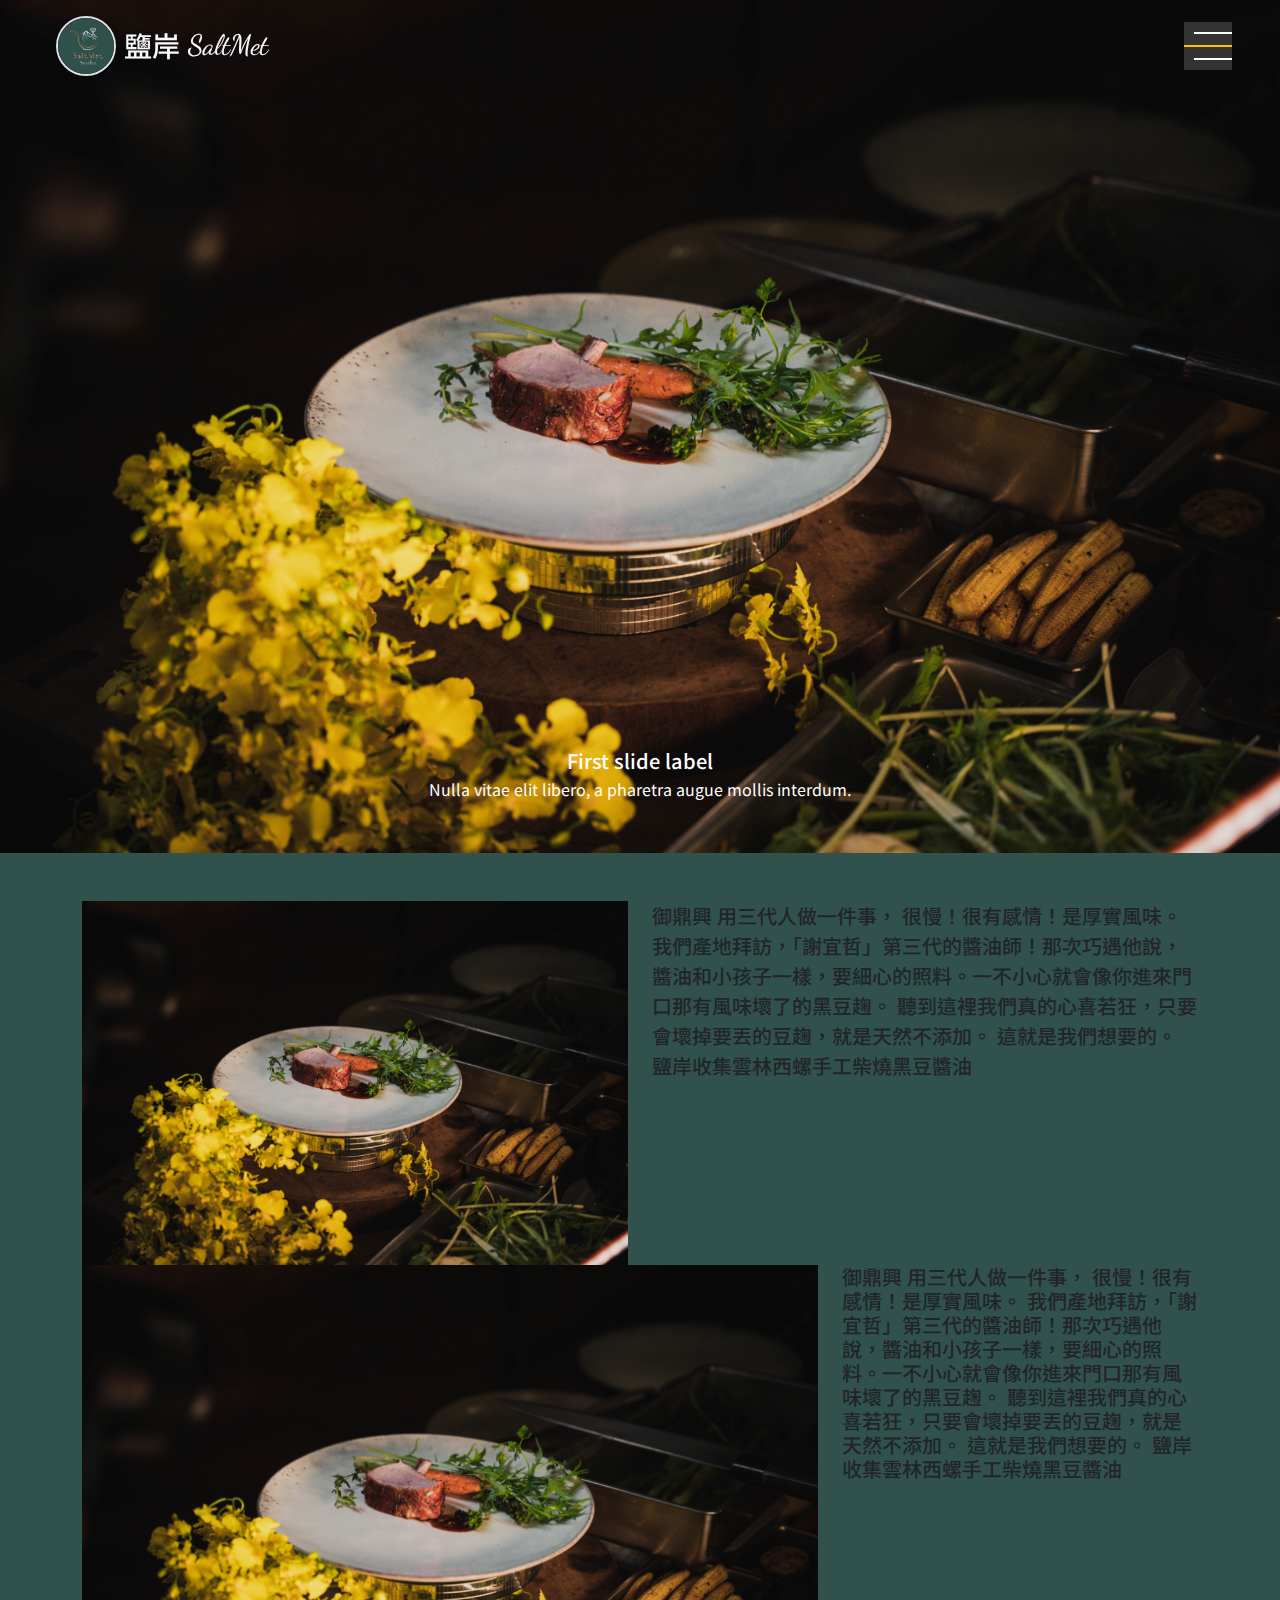
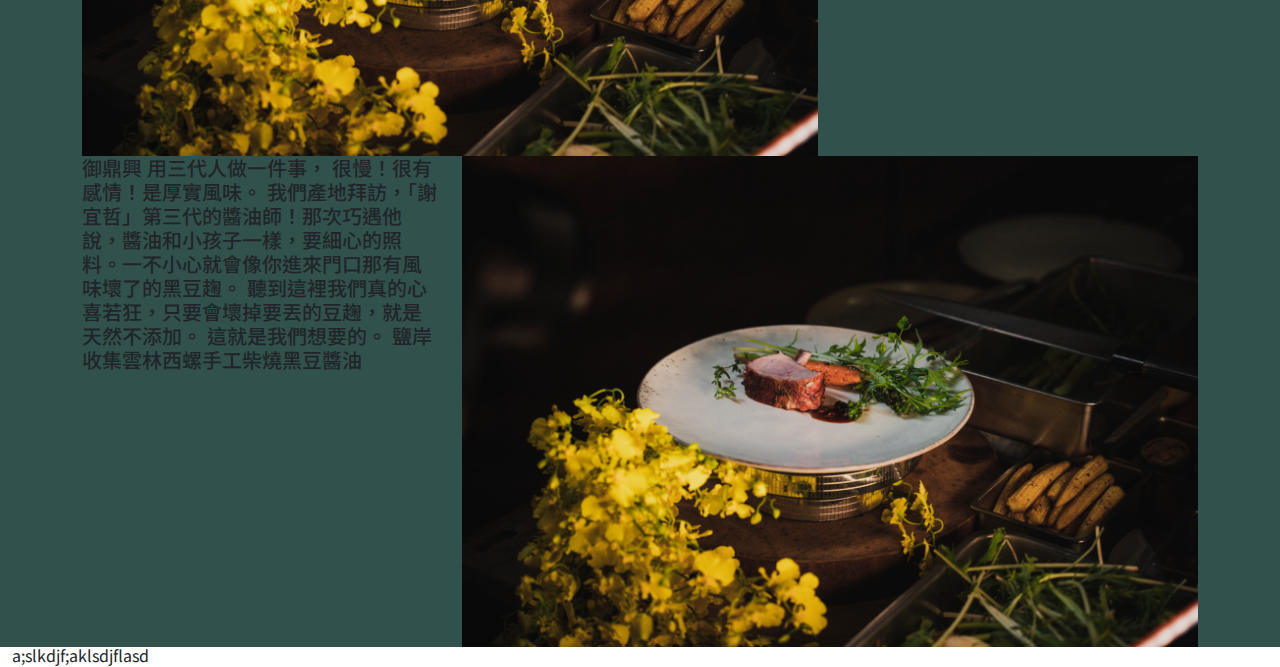
==== commit 16abd88f: "update" ====
--- a/01程式工作區/index.html
+++ b/01程式工作區/index.html
@@ -5,8 +5,6 @@
   <meta charset="UTF-8">
   <meta http-equiv="X-UA-Compatible" content="IE=edge">
   <meta name="viewport" content="width=device-width, initial-scale=1.0">
-  <!-- bs5 custom css start -->
-  <link rel="stylesheet" href="./css/custom.css">
   <!-- google font-->
   <link rel="preconnect" href="https://fonts.googleapis.com">
   <link rel="preconnect" href="https://fonts.gstatic.com" crossorigin>
@@ -28,7 +26,7 @@
     <div class="mynav">
       <div class="container-fluid p-0 mt-3">
         <!-- bs5 navbar start -->
-        <nav class="navbar navbar-expand- navbar-dark fixed-top">
+        <nav class="navbar  navbar-dark fixed-top">
           <div class="container-fluid ps-5 pe-5">
             <a class="navbar-brand align-items-center d-flex p-2" style="width:100px;" href="#">
               <img src="./pic/鹽岸恬十logo-G.jpg" alt="鹽岸恬十" class="border border-2 rounded-pill" style="width: 60px;">
@@ -37,7 +35,7 @@
                 <h3 class="text-light m-0 ms-2" style="font-family: 'Dancing Script', cursive;">SaltMet</h3>
               </div>
             </a>
-            <button class="navbar-toggler" type="button" data-bs-toggle="collapse"
+            <!-- <button class="navbar-toggler" type="button" data-bs-toggle="collapse"
               data-bs-target="#navbarSupportedContent" aria-controls="navbarSupportedContent" aria-expanded="false"
               aria-label="Toggle navigation">
               <span class="navbar-toggler-icon"></span>
@@ -64,153 +62,40 @@
                     <li><a class="dropdown-item" href="#">Something else here</a></li>
                   </ul>
                 </li>
-
-                <li class="nav-item">
-                  <a class="nav-link active" href="#">Link</a>
-                </li>
-                <li class="nav-item">
-                  <a class="nav-link active" href="#">Link</a>
-                </li>
-                <li class="nav-item">
-                  <a class="nav-link active" href="#">Link</a>
-                </li>
-                <li class="nav-item">
-                  <a class="nav-link active" href="#">Link</a>
-                </li>
-                <li class="nav-item">
-                  <a class="nav-link active" href="#">Link</a>
-                </li>
-                <li class="nav-item">
-                  <a class="nav-link active" href="#">Link</a>
-                </li>
-                <li class="nav-item">
-                  <a class="nav-link active" href="#">Link</a>
-                </li>
-                <li class="nav-item">
-                  <a class="nav-link active" href="#">Link</a>
-                </li>
-                <li class="nav-item">
-                  <a class="nav-link active" href="#">Link</a>
-                </li>
-                <li class="nav-item">
-                  <a class="nav-link active" href="#">Link</a>
-                </li>
-                <li class="nav-item">
-                  <a class="nav-link active" href="#">Link</a>
-                </li>
-                <li class="nav-item">
-                  <a class="nav-link active" href="#">Link</a>
-                </li>
-                <li class="nav-item">
-                  <a class="nav-link active" href="#">Link</a>
-                </li>
-                <li class="nav-item">
-                  <a class="nav-link active" href="#">Link</a>
-                </li>
-                <li class="nav-item">
-                  <a class="nav-link active" href="#">Link</a>
-                </li>
-                <li class="nav-item">
-                  <a class="nav-link active" href="#">Link</a>
-                </li>
-                <li class="nav-item">
-                  <a class="nav-link active" href="#">Link</a>
-                </li>
-                <li class="nav-item">
-                  <a class="nav-link active" href="#">Link</a>
-                </li>
-                <li class="nav-item">
-                  <a class="nav-link active" href="#">Link</a>
-                </li>
-                <li class="nav-item">
-                  <a class="nav-link active" href="#">Link</a>
-                </li>
-                <li class="nav-item">
-                  <a class="nav-link active" href="#">Link</a>
-                </li>
-                <li class="nav-item">
-                  <a class="nav-link active" href="#">Link</a>
-                </li>
-                <li class="nav-item">
-                  <a class="nav-link active" href="#">Link</a>
-                </li>
-                <li class="nav-item">
-                  <a class="nav-link active" href="#">Link</a>
-                </li>
-                <li class="nav-item">
-                  <a class="nav-link active" href="#">Link</a>
-                </li>
-                <li class="nav-item">
-                  <a class="nav-link active" href="#">Link</a>
-                </li>
-                <li class="nav-item">
-                  <a class="nav-link active" href="#">Link</a>
-                </li>
-                <li class="nav-item">
-                  <a class="nav-link active" href="#">Link</a>
-                </li>
-                <li class="nav-item">
-                  <a class="nav-link active" href="#">Link</a>
-                </li>
-                <li class="nav-item">
-                  <a class="nav-link active" href="#">Link</a>
-                </li>
-                <li class="nav-item">
-                  <a class="nav-link active" href="#">Link</a>
-                </li>
-                <li class="nav-item">
-                  <a class="nav-link active" href="#">Link</a>
-                </li>
-                <li class="nav-item">
-                  <a class="nav-link active" href="#">Link</a>
-                </li>
-                <li class="nav-item">
-                  <a class="nav-link active" href="#">Link</a>
-                </li>
-                <li class="nav-item">
-                  <a class="nav-link active" href="#">Link</a>
-                </li>
-                <li class="nav-item">
-                  <a class="nav-link active" href="#">Link</a>
-                </li>
-                <li class="nav-item">
-                  <a class="nav-link active" href="#">Link</a>
-                </li>
-                <li class="nav-item">
-                  <a class="nav-link active" href="#">Link</a>
-                </li>
-                <li class="nav-item">
-                  <a class="nav-link active" href="#">Link</a>
-                </li>
-                <li class="nav-item">
-                  <a class="nav-link active" href="#">Link</a>
-                </li>
-                <li class="nav-item">
-                  <a class="nav-link active" href="#">Link</a>
-                </li>
-                <li class="nav-item">
-                  <a class="nav-link active" href="#">Link</a>
-                </li>
-                <li class="nav-item">
-                  <a class="nav-link active" href="#">Link</a>
-                </li>
-                <li class="nav-item">
-                  <a class="nav-link active" href="#">Link</a>
-                </li>
-                <li class="nav-item">
-                  <a class="nav-link active" href="#">Link</a>
-                </li>
-                <li class="nav-item">
-                  <a class="nav-link active" href="#">Link</a>
-                </li>
-                <li class="nav-item">
-                  <a class="nav-link active" href="#">Link</a>
-                </li>
-                <li class="nav-item">
-                  <a class="nav-link active" href="#">Link</a>
-                </li>
-
               </ul>
+            </div> -->
+
+
+
+            <button class="navbar_offcanvas_btn" type="button" data-bs-toggle="offcanvas"
+              data-bs-target="#navbar-sideoffcanvas" aria-controls="navbar-sideoffcanvas">
+              <span class="offcanvas_btn_icon"></span>
+            </button>
+
+            <div class="offcanvas offcanvas-start" tabindex="-1" id="navbar-sideoffcanvas"
+              aria-labelledby="offcanvasExampleLabel">
+              <div class="offcanvas-header">
+                <h5 class="offcanvas-title" id="offcanvas-title">Offcanvas</h5>
+                <button type="button" class="btn-close text-reset" data-bs-dismiss="offcanvas"
+                  aria-label="Close"></button>
+              </div>
+              <div class="offcanvas-body">
+                <div>
+                  Some text as placeholder. In real life you can have the elements you have chosen. Like, text, images,
+                  lists, etc.
+                </div>
+                <div class="dropdown mt-3">
+                  <button class="btn btn-secondary dropdown-toggle" type="button" id="dropdownMenuButton"
+                    data-bs-toggle="dropdown">
+                    Dropdown button
+                  </button>
+                  <ul class="dropdown-menu" aria-labelledby="dropdownMenuButton">
+                    <li><a class="dropdown-item" href="#">Action</a></li>
+                    <li><a class="dropdown-item" href="#">Another action</a></li>
+                    <li><a class="dropdown-item" href="#">Something else here</a></li>
+                  </ul>
+                </div>
+              </div>
             </div>
           </div>
         </nav>
--- a/01程式工作區/css/index.css
+++ b/01程式工作區/css/index.css
@@ -1,3 +1,6 @@
+/* 引入bootstrap.css */
+@import url(./custom.css);
+
 :root {
     --primary: #31514c;
     --secondary: #FFC4C4;
@@ -60,11 +63,10 @@
 }
 
 
-
-.collapse.navbar-collapse{
+/* .collapse.navbar-collapse{
     background-color: #faa;
     overflow:scroll !important;
-}
+} */
 
 /* ========================================================================== */
 /* ================================GRID====================================== */
@@ -138,7 +140,6 @@
 }
 
 
-
 /* swiper */
 .swiper {
     width: 100%;
@@ -154,12 +155,52 @@
     display: block;
     width: 100%;
 }
-
-.test svg path {
-    stroke: #ffaaaa;
-}
-
-.test svg {
-    scale: 2;
-}
-
+/* no use ^^^^^^^^^ */
+
+
+
+.navbar_offcanvas_btn{
+    width: 3rem;
+    height:3rem;
+    background-color: #333333;
+    display: flex;
+    align-items: center;
+    justify-content:flex-end;
+    border: unset;
+    position: relative;
+    padding: 0px;
+}
+
+.offcanvas_btn_icon{
+    width: 100%;
+    height: 2px;
+    background-color:var(--bs-warning);
+    transition: all .2s linear;
+}
+.offcanvas_btn_icon::before,.offcanvas_btn_icon::after{
+    content:"";
+    width: 80%;
+    height: 2px;
+    position: absolute;
+}
+.offcanvas_btn_icon::after{
+    content:"";
+    background-color: #fff;
+    top:10px;
+    right: 0px;
+    /* right: 0px; */
+} 
+.offcanvas_btn_icon::before{
+    content:"";
+    background-color: #fff;
+    bottom:10px;
+    right: 0px;
+} 
+.navbar_offcanvas_btn:hover span{
+    width: 80%;
+}
+
+.offcanvas_icon_hover{
+    top:50%;
+    transform:rotate(45deg);
+}